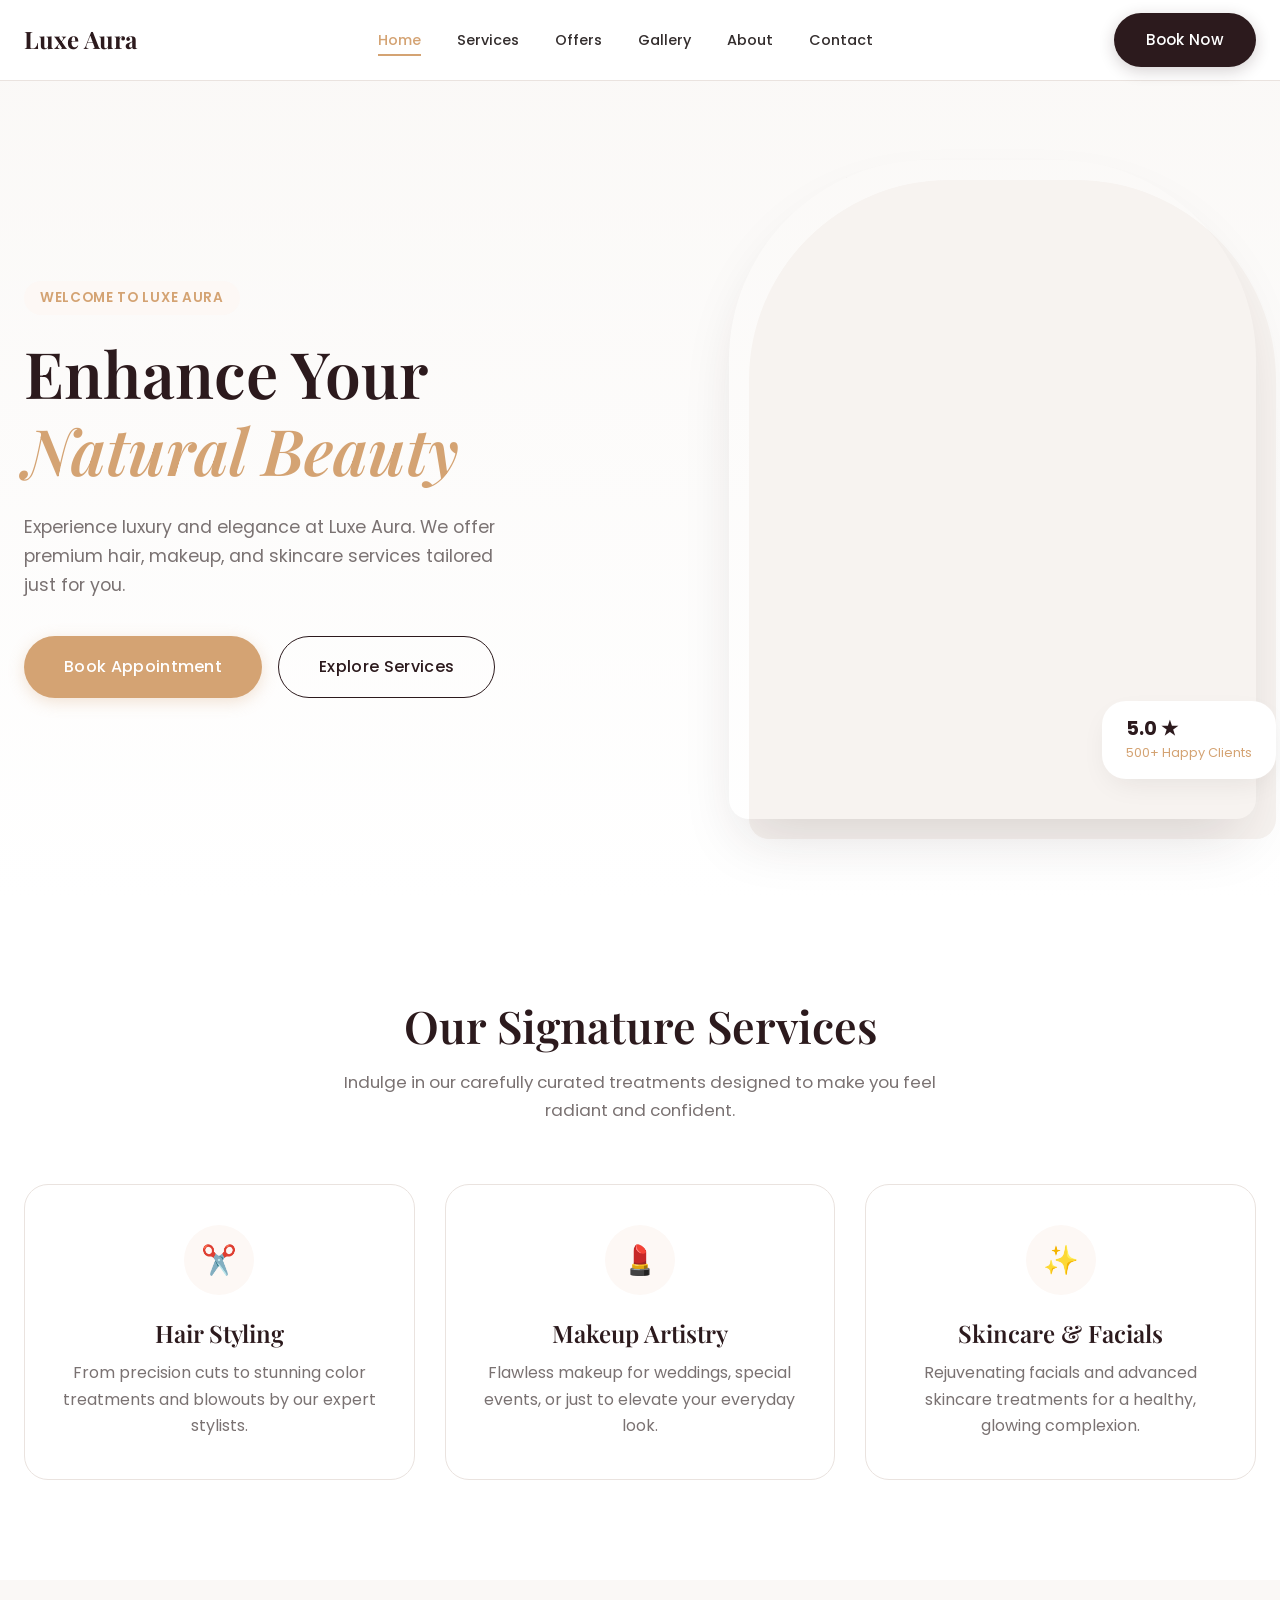
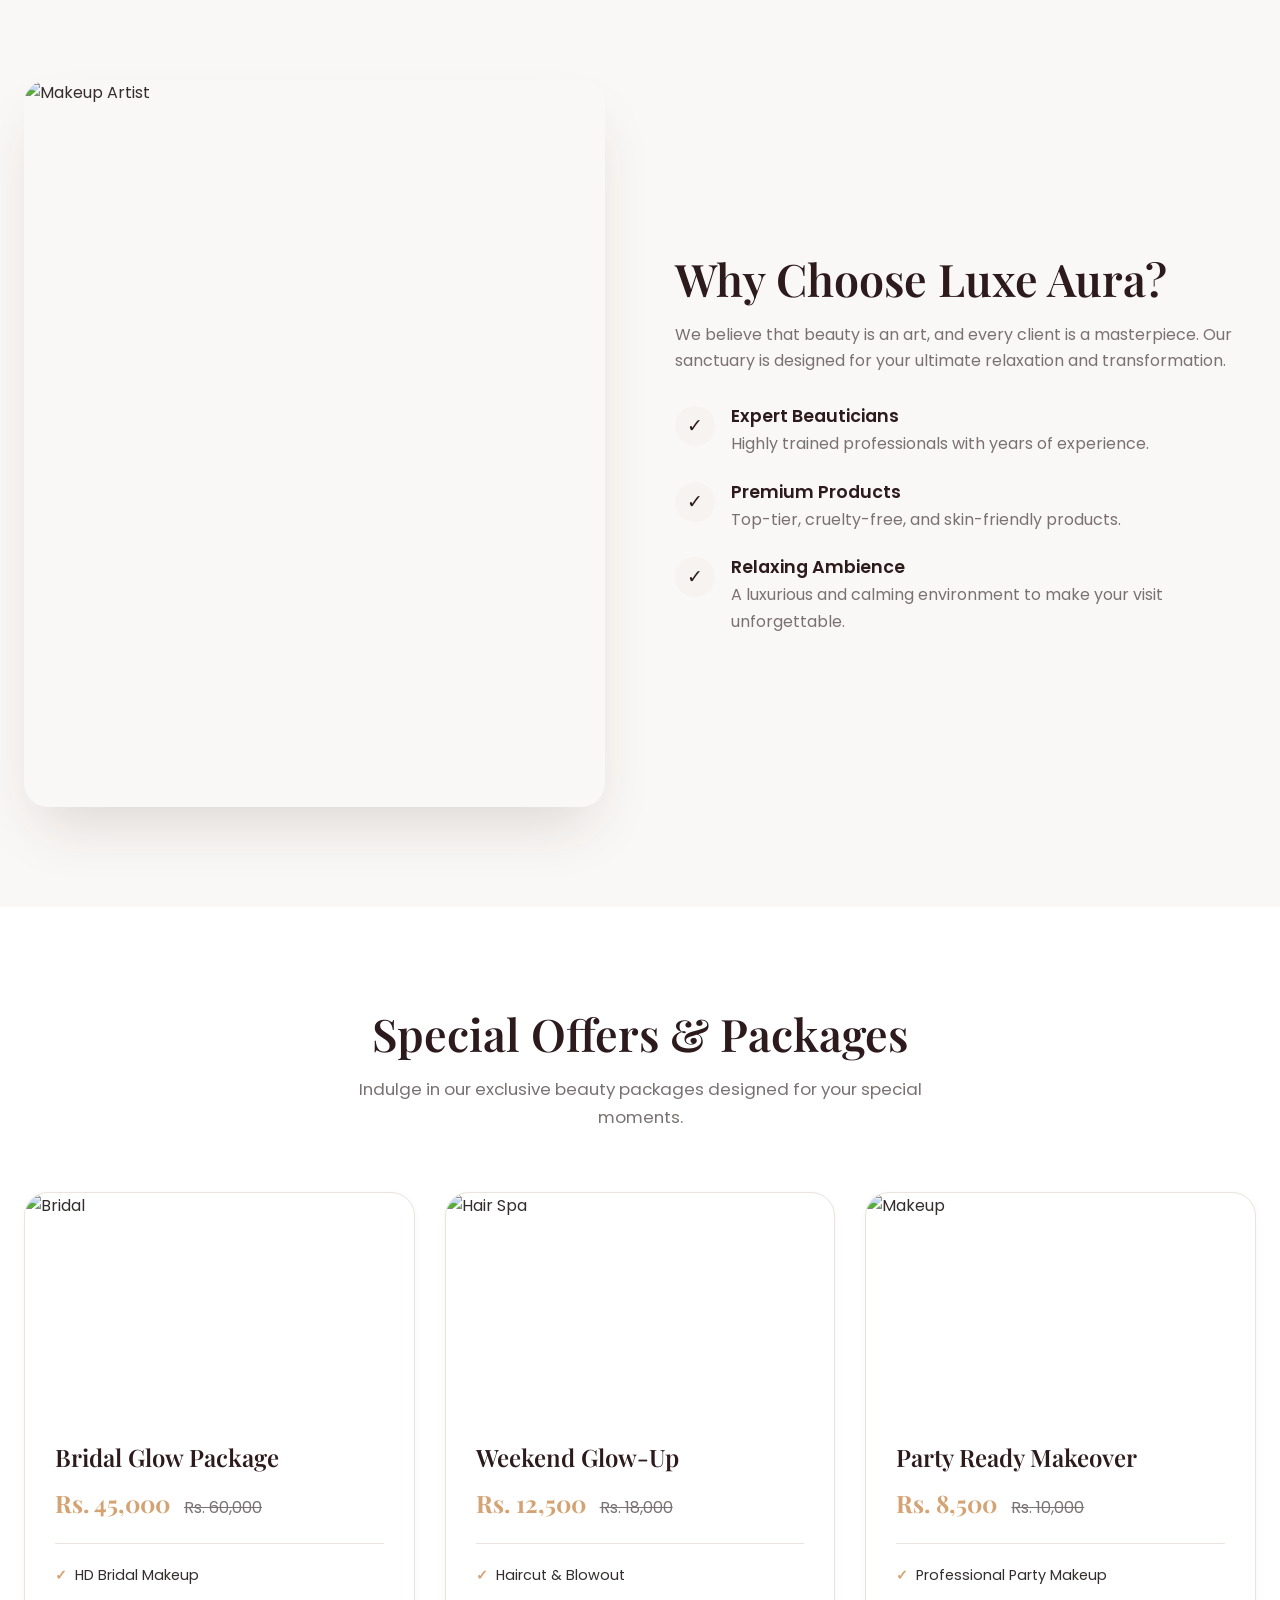
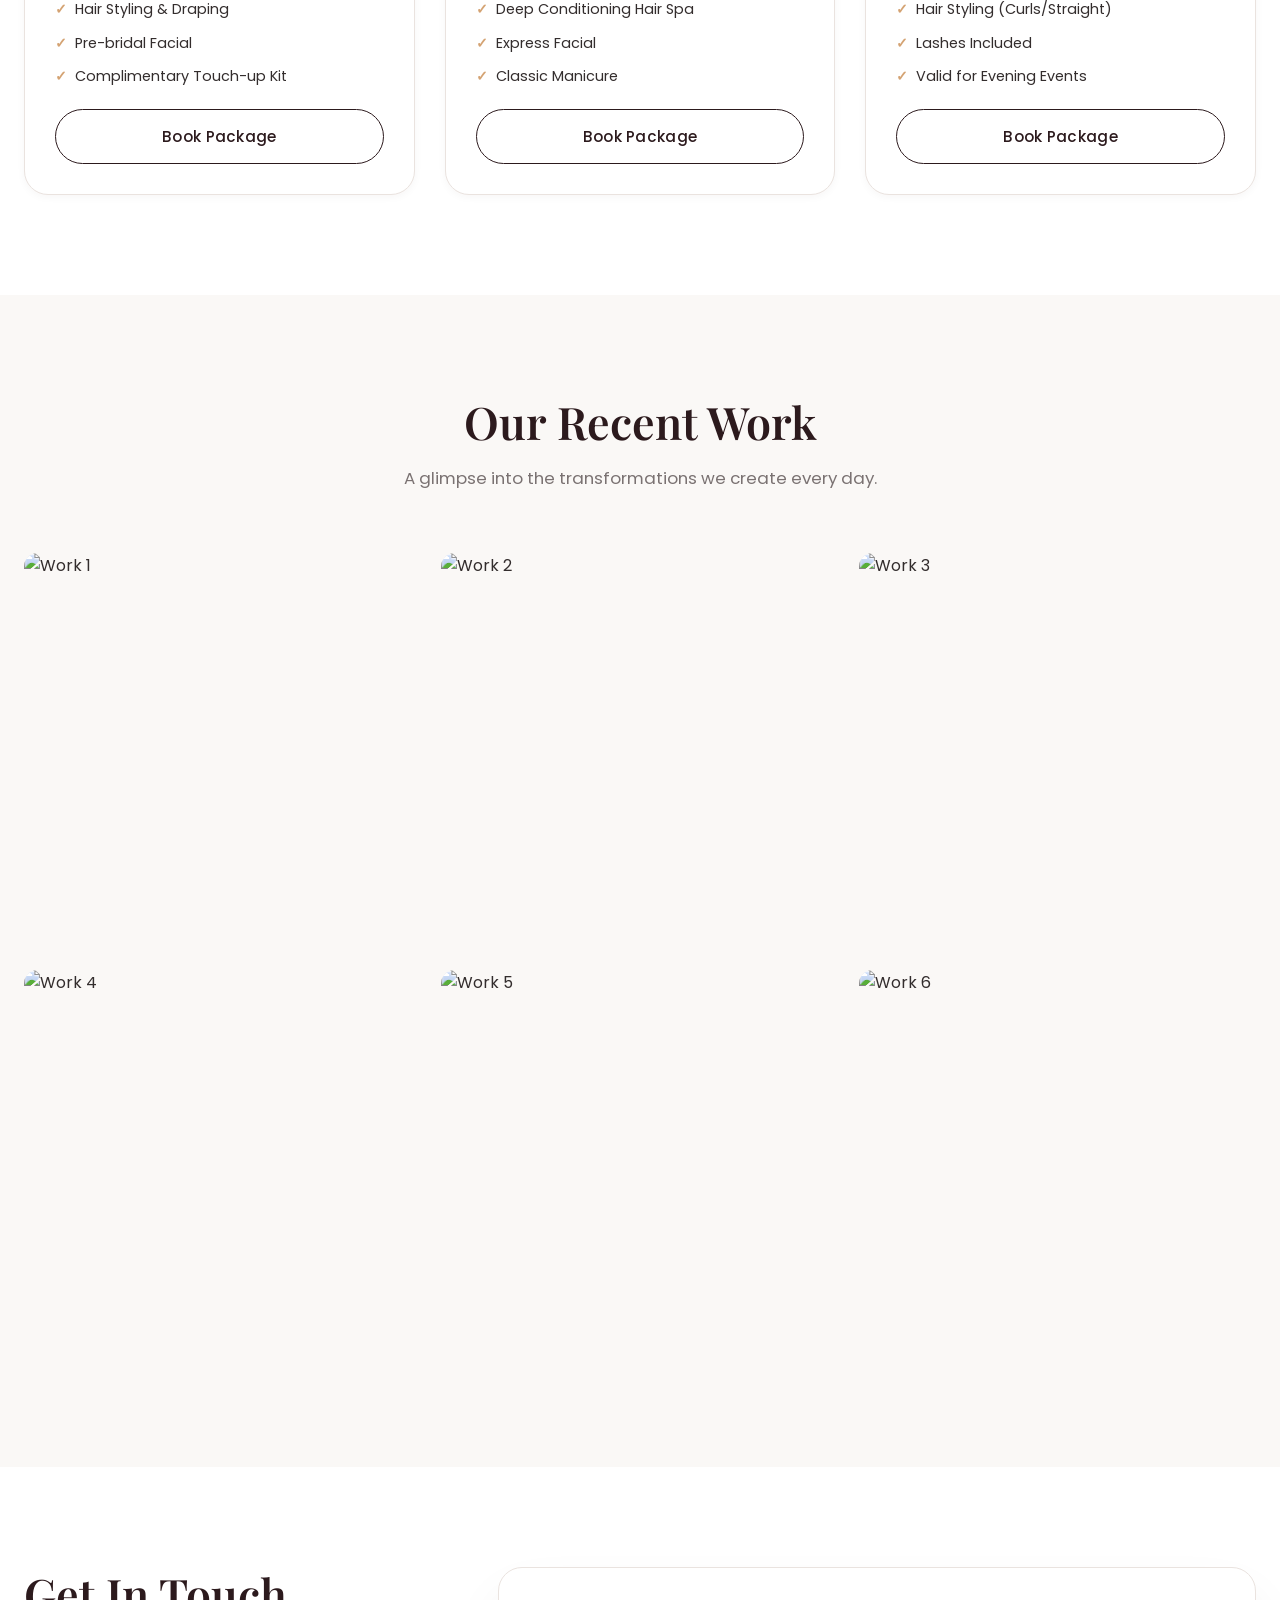
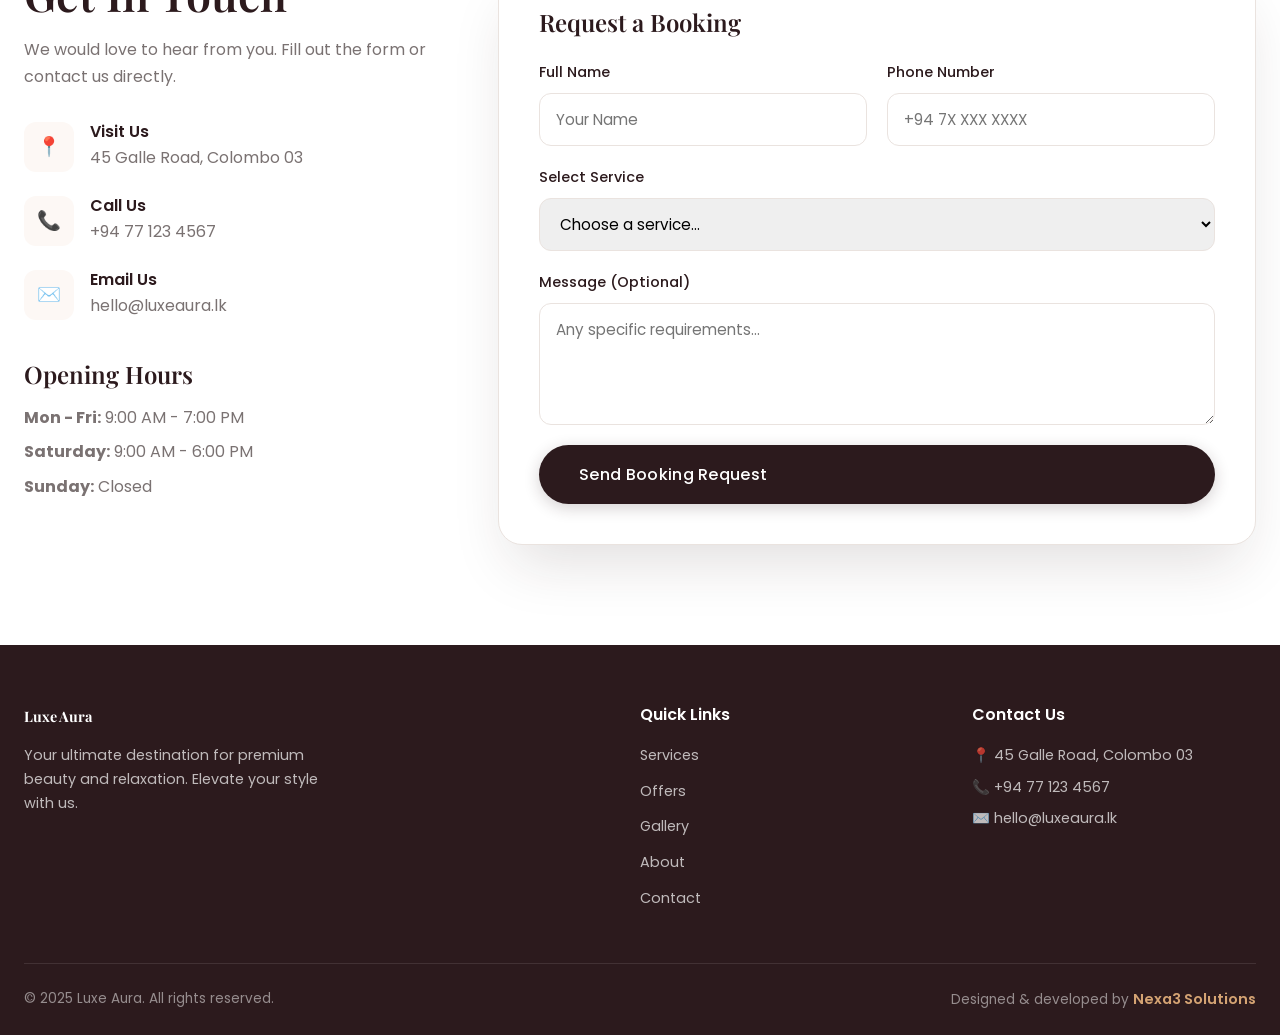
==== index.html @ 39a2065b "Updated premium design with all sections" ====
<!DOCTYPE html>
<html lang="en">
<head>
  <meta charset="UTF-8" />
  <meta name="viewport" content="width=device-width, initial-scale=1.0" />
  <title>Luxe Aura — Premium Beauty Salon</title>
  <link rel="preconnect" href="https://fonts.googleapis.com">
  <link href="https://fonts.googleapis.com/css2?family=Playfair+Display:ital,wght@0,400;0,600;0,700;1,400&family=Poppins:wght@300;400;500;600&display=swap" rel="stylesheet">
  <link rel="stylesheet" href="assets/style.css" />
</head>
<body>

<!-- Header -->
<header class="header">
  <div class="container nav">
    <a href="index.html" class="logo">Luxe Aura</a>
    <ul class="nav-links">
      <li><a href="#home" class="active">Home</a></li>
      <li><a href="#services">Services</a></li>
      <li><a href="#offers">Offers</a></li>
      <li><a href="#gallery">Gallery</a></li>
      <li><a href="#about">About</a></li>
      <li><a href="#contact">Contact</a></li>
    </ul>
    <div class="nav-cta">
      <a href="#contact" class="btn btn-primary">Book Now</a>
      <button class="menu-toggle"><svg width="24" height="24" viewBox="0 0 24 24" fill="none" stroke="currentColor" stroke-width="2"><path d="M4 6h16M4 12h16M4 18h16"/></svg></button>
    </div>
  </div>
</header>

<!-- Hero Section -->
<section id="home" class="hero">
  <div class="container hero-grid">
    <div class="reveal">
      <span class="hero-badge">Welcome to Luxe Aura</span>
      <h1>Enhance Your <br><span>Natural Beauty</span></h1>
      <p class="lead">Experience luxury and elegance at Luxe Aura. We offer premium hair, makeup, and skincare services tailored just for you.</p>
      <div class="hero-actions">
        <a href="#contact" class="btn btn-accent btn-lg">Book Appointment</a>
        <a href="#services" class="btn btn-outline btn-lg">Explore Services</a>
      </div>
    </div>
    <div class="hero-visual reveal">
      <div class="hero-shape"></div>
      <img src="https://images.unsplash.com/photo-1560066984-138dadb4c035?q=80&w=800&auto=format&fit=crop" alt="Salon Interior" class="hero-img-main">
      <div class="hero-badge-float">
        <div>
          <h4>5.0 ★</h4>
          <p>500+ Happy Clients</p>
        </div>
      </div>
    </div>
  </div>
</section>

<!-- Services Section -->
<section id="services" class="section">
  <div class="container">
    <div class="section-head reveal">
      <h2>Our Signature Services</h2>
      <p>Indulge in our carefully curated treatments designed to make you feel radiant and confident.</p>
    </div>
    <div class="grid-3">
      <div class="service-card reveal">
        <div class="service-icon">✂️</div>
        <h3>Hair Styling</h3>
        <p>From precision cuts to stunning color treatments and blowouts by our expert stylists.</p>
      </div>
      <div class="service-card reveal">
        <div class="service-icon">💄</div>
        <h3>Makeup Artistry</h3>
        <p>Flawless makeup for weddings, special events, or just to elevate your everyday look.</p>
      </div>
      <div class="service-card reveal">
        <div class="service-icon">✨</div>
        <h3>Skincare & Facials</h3>
        <p>Rejuvenating facials and advanced skincare treatments for a healthy, glowing complexion.</p>
      </div>
    </div>
  </div>
</section>

<!-- About Section -->
<section id="about" class="section section-alt">
  <div class="container feature-split">
    <div class="feature-img reveal">
      <img src="https://images.unsplash.com/photo-1522337660859-02fbefca4702?q=80&w=800&auto=format&fit=crop" alt="Makeup Artist">
    </div>
    <div class="reveal">
      <h2>Why Choose Luxe Aura?</h2>
      <p style="margin-top:16px;">We believe that beauty is an art, and every client is a masterpiece. Our sanctuary is designed for your ultimate relaxation and transformation.</p>
      <div class="feature-list">
        <div class="feature-item">
          <div class="feature-check">✓</div>
          <div><h4>Expert Beauticians</h4><p>Highly trained professionals with years of experience.</p></div>
        </div>
        <div class="feature-item">
          <div class="feature-check">✓</div>
          <div><h4>Premium Products</h4><p>Top-tier, cruelty-free, and skin-friendly products.</p></div>
        </div>
        <div class="feature-item">
          <div class="feature-check">✓</div>
          <div><h4>Relaxing Ambience</h4><p>A luxurious and calming environment to make your visit unforgettable.</p></div>
        </div>
      </div>
    </div>
  </div>
</section>

<!-- Offers Section -->
<section id="offers" class="section">
  <div class="container">
    <div class="section-head reveal">
      <h2>Special Offers & Packages</h2>
      <p>Indulge in our exclusive beauty packages designed for your special moments.</p>
    </div>
    <div class="grid-3">
      <div class="offer-card reveal">
        <div class="offer-img"><img src="https://images.unsplash.com/photo-1595476108010-b4d1f102b1b1?q=80&w=600&auto=format&fit=crop" alt="Bridal"></div>
        <div class="offer-content">
          <h3>Bridal Glow Package</h3>
          <div class="offer-price">Rs. 45,000 <span>Rs. 60,000</span></div>
          <ul class="offer-features">
            <li>HD Bridal Makeup</li>
            <li>Hair Styling & Draping</li>
            <li>Pre-bridal Facial</li>
            <li>Complimentary Touch-up Kit</li>
          </ul>
          <a href="#contact" class="btn btn-outline" style="width:100%; justify-content:center;">Book Package</a>
        </div>
      </div>
      <div class="offer-card reveal">
        <div class="offer-img"><img src="https://images.unsplash.com/photo-1562322140-8baeececf3df?q=80&w=600&auto=format&fit=crop" alt="Hair Spa"></div>
        <div class="offer-content">
          <h3>Weekend Glow-Up</h3>
          <div class="offer-price">Rs. 12,500 <span>Rs. 18,000</span></div>
          <ul class="offer-features">
            <li>Haircut & Blowout</li>
            <li>Deep Conditioning Hair Spa</li>
            <li>Express Facial</li>
            <li>Classic Manicure</li>
          </ul>
          <a href="#contact" class="btn btn-outline" style="width:100%; justify-content:center;">Book Package</a>
        </div>
      </div>
      <div class="offer-card reveal">
        <div class="offer-img"><img src="https://images.unsplash.com/photo-1512496015851-a90fb38ba796?q=80&w=600&auto=format&fit=crop" alt="Makeup"></div>
        <div class="offer-content">
          <h3>Party Ready Makeover</h3>
          <div class="offer-price">Rs. 8,500 <span>Rs. 10,000</span></div>
          <ul class="offer-features">
            <li>Professional Party Makeup</li>
            <li>Hair Styling (Curls/Straight)</li>
            <li>Lashes Included</li>
            <li>Valid for Evening Events</li>
          </ul>
          <a href="#contact" class="btn btn-outline" style="width:100%; justify-content:center;">Book Package</a>
        </div>
      </div>
    </div>
  </div>
</section>

<!-- Gallery Section -->
<section id="gallery" class="section section-alt">
  <div class="container">
    <div class="section-head reveal">
      <h2>Our Recent Work</h2>
      <p>A glimpse into the transformations we create every day.</p>
    </div>
    <div class="gallery-grid reveal">
      <div class="gallery-item"><img src="https://images.unsplash.com/photo-1487412720507-e7ab37603c6f?q=80&w=600&auto=format&fit=crop" alt="Work 1"></div>
      <div class="gallery-item"><img src="https://images.unsplash.com/photo-1512496015851-a90fb38ba796?q=80&w=600&auto=format&fit=crop" alt="Work 2"></div>
      <div class="gallery-item"><img src="https://images.unsplash.com/photo-1562322140-8baeececf3df?q=80&w=600&auto=format&fit=crop" alt="Work 3"></div>
      <div class="gallery-item"><img src="https://images.unsplash.com/photo-1522337660859-02fbefca4702?q=80&w=600&auto=format&fit=crop" alt="Work 4"></div>
      <div class="gallery-item"><img src="https://images.unsplash.com/photo-1560066984-138dadb4c035?q=80&w=600&auto=format&fit=crop" alt="Work 5"></div>
      <div class="gallery-item"><img src="https://images.unsplash.com/photo-1595476108010-b4d1f102b1b1?q=80&w=600&auto=format&fit=crop" alt="Work 6"></div>
    </div>
  </div>
</section>

<!-- Contact Section -->
<section id="contact" class="section">
  <div class="container contact-wrap">
    <div class="reveal">
      <h2>Get In Touch</h2>
      <p style="margin:16px 0 32px;">We would love to hear from you. Fill out the form or contact us directly.</p>
      <div class="info-card"><div class="info-icon">📍</div><div><h4>Visit Us</h4><p>45 Galle Road, Colombo 03</p></div></div>
      <div class="info-card"><div class="info-icon">📞</div><div><h4>Call Us</h4><p>+94 77 123 4567</p></div></div>
      <div class="info-card"><div class="info-icon">✉️</div><div><h4>Email Us</h4><p>hello@luxeaura.lk</p></div></div>
      <h3 style="margin-top:40px; margin-bottom:16px;">Opening Hours</h3>
      <p style="margin-bottom:8px;"><strong>Mon - Fri:</strong> 9:00 AM - 7:00 PM</p>
      <p style="margin-bottom:8px;"><strong>Saturday:</strong> 9:00 AM - 6:00 PM</p>
      <p><strong>Sunday:</strong> Closed</p>
    </div>
    <form class="contact-form reveal">
      <h3 style="margin-bottom:24px;">Request a Booking</h3>
      <div class="form-grid">
        <div class="form-field"><label>Full Name</label><input type="text" required placeholder="Your Name"></div>
        <div class="form-field"><label>Phone Number</label><input type="tel" required placeholder="+94 7X XXX XXXX"></div>
        <div class="form-field full"><label>Select Service</label><select required><option value="">Choose a service...</option><option>Hair Styling</option><option>Makeup Artistry</option><option>Skincare</option><option>Bridal Package</option></select></div>
        <div class="form-field full"><label>Message (Optional)</label><textarea rows="4" placeholder="Any specific requirements..."></textarea></div>
        <div class="form-field full"><button type="submit" class="btn btn-primary btn-lg" style="width:100%;">Send Booking Request</button></div>
      </div>
    </form>
  </div>
</section>

<!-- Footer -->
<footer class="footer">
  <div class="container">
    <div class="footer-grid">
      <div>
        <a href="#home" class="logo" style="color:#fff; margin-bottom:16px; display:block;">Luxe Aura</a>
        <p style="max-width:300px;">Your ultimate destination for premium beauty and relaxation. Elevate your style with us.</p>
      </div>
      <div>
        <h4>Quick Links</h4>
        <a href="#services">Services</a>
        <a href="#offers">Offers</a>
        <a href="#gallery">Gallery</a>
        <a href="#about">About</a>
        <a href="#contact">Contact</a>
      </div>
      <div>
        <h4>Contact Us</h4>
        <p style="margin-bottom:8px;">📍 45 Galle Road, Colombo 03</p>
        <p style="margin-bottom:8px;">📞 +94 77 123 4567</p>
        <p>✉️ hello@luxeaura.lk</p>
      </div>
    </div>
    <div class="footer-bottom">
      <div>© 2025 Luxe Aura. All rights reserved.</div>
      <div>Designed & developed by <a href="#" target="_blank" rel="noopener">Nexa3 Solutions</a></div>
    </div>
  </div>
</footer>

<script src="assets/script.js"></script>
</body>
</html>
---- assets/style.css ----
/* ========== RESET & TOKENS ========== */
*, *::before, *::after { box-sizing: border-box; margin: 0; padding: 0; }

:root{
  --primary:#2C1A1D;       /* Deep Espresso / Dark Plum */
  --primary-light:#4A2C32; 
  --primary-soft:#F7F3F0;  /* Soft Cream */
  --accent:#D4A373;        /* Rose Gold */
  --accent-hover:#C28B5E;  
  --accent-soft:#FDF8F5;
  --text:#332D2D; 
  --text-muted:#7A7272;
  --bg:#FFFFFF; 
  --bg-alt:#FAF8F6;        
  --border:#EAE3DF;
  --shadow-sm:0 2px 8px rgba(44,26,29,.04);
  --shadow-md:0 10px 30px -10px rgba(44,26,29,.1);
  --shadow-lg:0 30px 60px -15px rgba(44,26,29,.15);
  --r-sm:8px; --r:14px; --r-lg:24px; --r-xl:32px;
  --max:1280px;
  --font-d:'Playfair Display', serif;
  --font-b:'Poppins', sans-serif;
}

html{scroll-behavior:smooth;}
body{font-family:var(--font-b); color:var(--text); background:var(--bg); line-height:1.65; font-size:16px; -webkit-font-smoothing:antialiased; overflow-x:hidden;}
img{max-width:100%; display:block;}
a{color:inherit; text-decoration:none;}
button{font-family:inherit; cursor:pointer; border:none; background:none;}

h1,h2,h3,h4{font-family:var(--font-d); line-height:1.2; font-weight:600; color:var(--primary);}
h1{font-size:clamp(2.8rem,5vw,4.5rem);}
h2{font-size:clamp(2rem,3.5vw,3rem);}
h3{font-size:clamp(1.2rem,2vw,1.5rem);}
p{color:var(--text-muted);}

.container{width:100%; max-width:var(--max); margin:0 auto; padding:0 24px;}
.section{padding:100px 0;}
.section-alt{background:var(--bg-alt);}

/* ========== BUTTONS ========== */
.btn{display:inline-flex; align-items:center; gap:8px; padding:14px 32px; border-radius:100px; font-weight:500; font-size:.95rem; letter-spacing:.02em; transition:all .3s ease; white-space:nowrap; font-family:var(--font-b);}
.btn-primary{background:var(--primary); color:#fff; box-shadow:0 4px 16px rgba(44,26,29,.2);}
.btn-primary:hover{background:var(--primary-light); transform:translateY(-2px); box-shadow:0 8px 24px rgba(44,26,29,.3);}
.btn-accent{background:var(--accent); color:#fff; box-shadow:0 4px 16px rgba(212,163,115,.3);}
.btn-accent:hover{background:var(--accent-hover); transform:translateY(-2px); box-shadow:0 8px 24px rgba(194,139,94,.4);}
.btn-outline{background:transparent; color:var(--primary); border:1.5px solid var(--primary);}
.btn-outline:hover{background:var(--primary-soft);}
.btn-lg{padding:17px 40px; font-size:1rem;}

/* ========== HEADER ========== */
.header{position:fixed; top:0; left:0; right:0; z-index:100; background:rgba(255,255,255,.95); backdrop-filter:blur(10px); border-bottom:1px solid var(--border); transition:all .3s ease;}
.nav{display:flex; align-items:center; justify-content:space-between; height:80px;}
.logo{display:flex; align-items:center; gap:10px; font-family:var(--font-d); font-weight:700; font-size:1.5rem; color:var(--primary);}
.nav-links{display:flex; align-items:center; gap:36px; list-style:none;}
.nav-links a{font-size:.9rem; font-weight:500; color:var(--text); transition:color .2s; position:relative; padding:6px 0;}
.nav-links a:hover, .nav-links a.active{color:var(--accent);}
.nav-links a.active::after{content:''; position:absolute; left:0; right:0; bottom:0; height:1.5px; background:var(--accent);}
.menu-toggle{display:none; width:44px; height:44px; place-items:center;}

@media (max-width:1024px){
  .nav-links{position:fixed; top:80px; left:0; right:0; flex-direction:column; align-items:stretch; gap:0; background:#fff; padding:16px 24px 24px; border-bottom:1px solid var(--border); box-shadow:var(--shadow-md); transform:translateY(-150%); transition:transform .35s ease;}
  .nav-links.open{transform:translateY(0);}
  .nav-links a{padding:14px 0; border-bottom:1px solid var(--border);}
  .nav-links a.active::after{display:none;}
  .menu-toggle{display:grid;}
}

/* ========== HERO ========== */
.hero{padding:160px 0 80px; position:relative; background:linear-gradient(180deg, var(--bg-alt) 0%, #fff 100%);}
.hero-grid{display:grid; grid-template-columns:1.1fr .9fr; gap:60px; align-items:center;}
.hero-badge{display:inline-block; padding:6px 16px; background:var(--accent-soft); color:var(--accent); border-radius:100px; font-size:.85rem; font-weight:600; letter-spacing:.05em; text-transform:uppercase; margin-bottom:20px;}
.hero h1{margin-bottom:24px;}
.hero h1 span{color:var(--accent); font-style:italic;}
.hero p.lead{font-size:1.1rem; max-width:480px; margin-bottom:36px;}
.hero-actions{display:flex; gap:16px; flex-wrap:wrap;}
.hero-visual{position:relative;}
.hero-img-main{width:100%; aspect-ratio: 4/5; object-fit:cover; border-radius:200px 200px 20px 20px; box-shadow:var(--shadow-lg); position:relative; z-index:2;}
.hero-shape{position:absolute; width:100%; height:100%; background:var(--primary-soft); top:20px; left:20px; border-radius:200px 200px 20px 20px; z-index:1;}
.hero-badge-float{position:absolute; bottom:40px; right:-20px; background:#fff; padding:16px 24px; border-radius:var(--r-lg); box-shadow:var(--shadow-md); z-index:3;}
.hero-badge-float h4{font-family:var(--font-b); font-size:1.2rem; font-weight:700; margin-bottom:2px;}
.hero-badge-float p{font-size:.8rem; color:var(--accent);}

@media (max-width:900px){
  .hero-grid{grid-template-columns:1fr; gap:50px; text-align:center;}
  .hero p.lead{margin:0 auto 32px;}
  .hero-actions{justify-content:center;}
  .hero-visual{max-width:400px; margin:0 auto;}
  .hero-badge-float{right:0;}
}

/* ========== SECTION HEAD ========== */
.section-head{text-align:center; max-width:600px; margin:0 auto 60px;}
.section-head h2{margin-bottom:16px;}
.section-head p{font-size:1.05rem;}

/* ========== SERVICES ========== */
.grid-3{display:grid; grid-template-columns:repeat(3,1fr); gap:30px;}
@media (max-width:900px){.grid-3{grid-template-columns:1fr;}}
.service-card{background:#fff; border:1px solid var(--border); border-radius:var(--r-lg); padding:40px 30px; text-align:center; transition:all .3s ease; position:relative; overflow:hidden;}
.service-card:hover{transform:translateY(-8px); box-shadow:var(--shadow-md); border-color:var(--accent);}
.service-icon{width:70px; height:70px; border-radius:50%; background:var(--accent-soft); color:var(--accent); display:grid; place-items:center; margin:0 auto 24px; font-size:1.8rem; transition:all .3s ease;}
.service-card:hover .service-icon{background:var(--accent); color:#fff; transform:scale(1.1);}
.service-card h3{margin-bottom:12px;}

/* ========== ABOUT / FEATURES ========== */
.feature-split{display:grid; grid-template-columns:1fr 1fr; gap:70px; align-items:center;}
@media (max-width:900px){.feature-split{grid-template-columns:1fr;}}
.feature-img{border-radius:var(--r-lg); overflow:hidden; box-shadow:var(--shadow-lg); aspect-ratio:4/5;}
.feature-img img{width:100%; height:100%; object-fit:cover;}
.feature-list{display:flex; flex-direction:column; gap:24px; margin-top:32px;}
.feature-item{display:flex; gap:16px;}
.feature-check{width:40px; height:40px; border-radius:50%; flex-shrink:0; background:var(--primary-soft); color:var(--primary); display:grid; place-items:center; font-size:1.2rem;}
.feature-item h4{font-family:var(--font-b); font-size:1.1rem; font-weight:600; margin-bottom:4px; color:var(--primary);}

/* ========== OFFERS ========== */
.offer-card{background:#fff; border:1px solid var(--border); border-radius:var(--r-lg); overflow:hidden; transition:all .3s ease; box-shadow:var(--shadow-sm);}
.offer-card:hover{transform:translateY(-8px); box-shadow:var(--shadow-lg); border-color:var(--accent);}
.offer-img{height:220px; overflow:hidden;}
.offer-img img{width:100%; height:100%; object-fit:cover; transition:transform .5s ease;}
.offer-card:hover .offer-img img{transform:scale(1.05);}
.offer-content{padding:30px;}
.offer-price{font-size:1.5rem; font-weight:700; color:var(--accent); margin:12px 0; font-family:var(--font-d);}
.offer-price span{font-size:1rem; color:var(--text-muted); text-decoration:line-through; margin-left:8px; font-family:var(--font-b); font-weight:400;}
.offer-features{list-style:none; margin:20px 0; border-top:1px solid var(--border); padding-top:20px;}
.offer-features li{font-size:.9rem; color:var(--text); margin-bottom:10px; display:flex; align-items:center; gap:8px;}
.offer-features li::before{content:'✓'; color:var(--accent); font-weight:bold;}

/* ========== GALLERY ========== */
.gallery-grid{display:grid; grid-template-columns:repeat(3,1fr); gap:20px;}
.gallery-item{border-radius:var(--r); overflow:hidden; position:relative; aspect-ratio:1/1;}
.gallery-item img{width:100%; height:100%; object-fit:cover; transition:transform .5s ease;}
.gallery-item:hover img{transform:scale(1.08);}
@media (max-width:768px){.gallery-grid{grid-template-columns:repeat(2,1fr);}}

/* ========== CONTACT ========== */
.contact-wrap{display:grid; grid-template-columns:1fr 1fr; gap:60px;}
@media (max-width:900px){.contact-wrap{grid-template-columns:1fr;}}
.info-card{display:flex; gap:16px; margin-bottom:24px;}
.info-icon{width:50px; height:50px; border-radius:12px; background:var(--accent-soft); color:var(--accent); display:grid; place-items:center; font-size:1.2rem; flex-shrink:0;}
.info-card h4{font-family:var(--font-b); font-size:1rem; color:var(--primary); margin-bottom:4px;}
.contact-form{background:#fff; padding:40px; border-radius:var(--r-lg); box-shadow:var(--shadow-lg); border:1px solid var(--border);}
.form-grid{display:grid; grid-template-columns:1fr 1fr; gap:20px;}
@media (max-width:600px){.form-grid{grid-template-columns:1fr;}}
.form-field{display:flex; flex-direction:column; gap:8px;}
.form-field.full{grid-column:1/-1;}
.form-field label{font-size:.9rem; font-weight:500; color:var(--primary);}
.form-field input, .form-field select, .form-field textarea{padding:14px 16px; border:1.5px solid var(--border); border-radius:12px; font-family:var(--font-b); font-size:.95rem; outline:none; transition:border-color .2s;}
.form-field input:focus, .form-field select:focus, .form-field textarea:focus{border-color:var(--accent);}

/* ========== FOOTER ========== */
.footer{background:var(--primary); color:#fff; padding:60px 0 0;}
.footer-grid{display:grid; grid-template-columns:2fr 1fr 1fr; gap:48px; padding-bottom:40px;}
@media (max-width:768px){.footer-grid{grid-template-columns:1fr; gap:40px;}}
.footer h4{color:#fff; font-family:var(--font-b); font-size:1rem; font-weight:600; margin-bottom:20px;}
.footer a, .footer p{color:rgba(255,255,255,.7); font-size:.9rem;}
.footer a{display:block; margin-bottom:12px; transition:color .2s;}
.footer a:hover{color:var(--accent);}
.footer-bottom{border-top:1px solid rgba(255,255,255,.1); padding:24px 0; display:flex; justify-content:space-between; align-items:center; flex-wrap:wrap; gap:12px; font-size:.85rem; color:rgba(255,255,255,.5);}
.footer-bottom a{display:inline; color:var(--accent); font-weight:600; margin:0;}

/* Animation */
.reveal{opacity:0; transform:translateY(30px); transition:opacity .8s ease, transform .8s ease;}
.reveal.in{opacity:1; transform:translateY(0);}
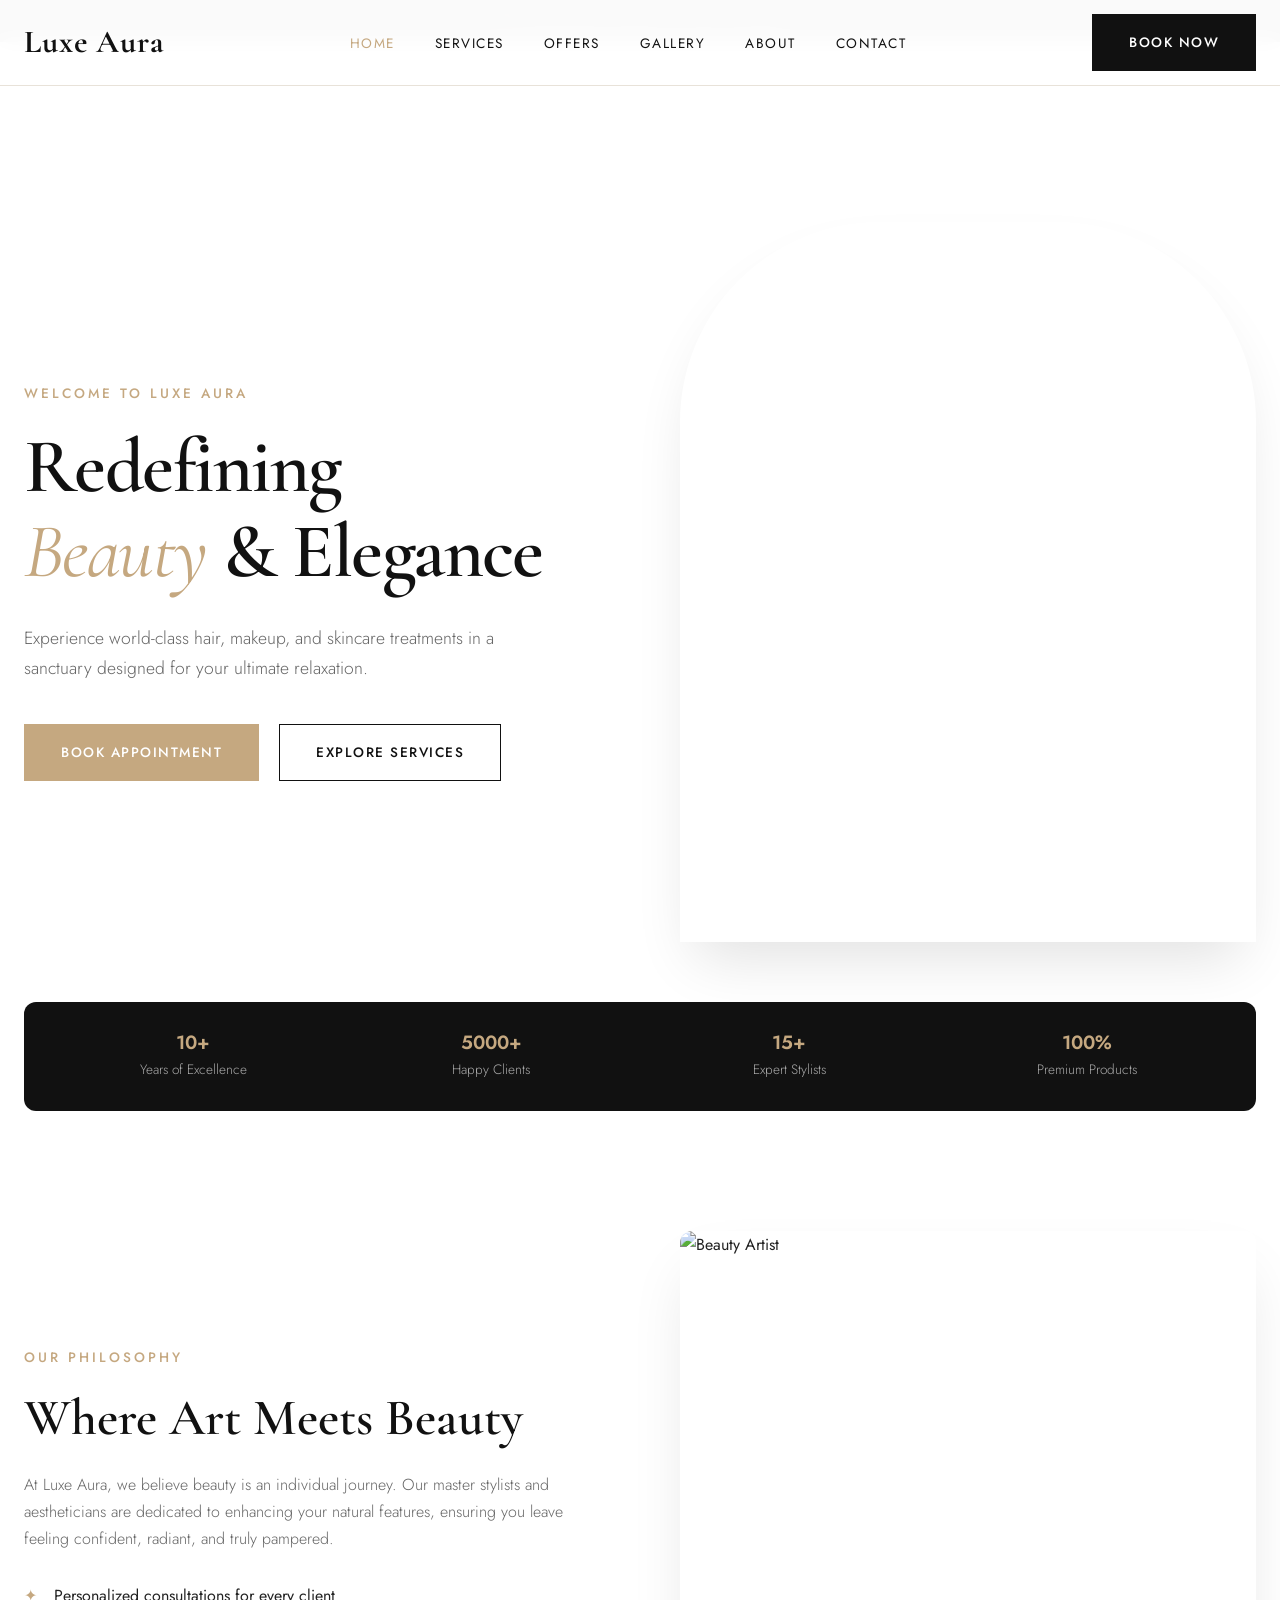
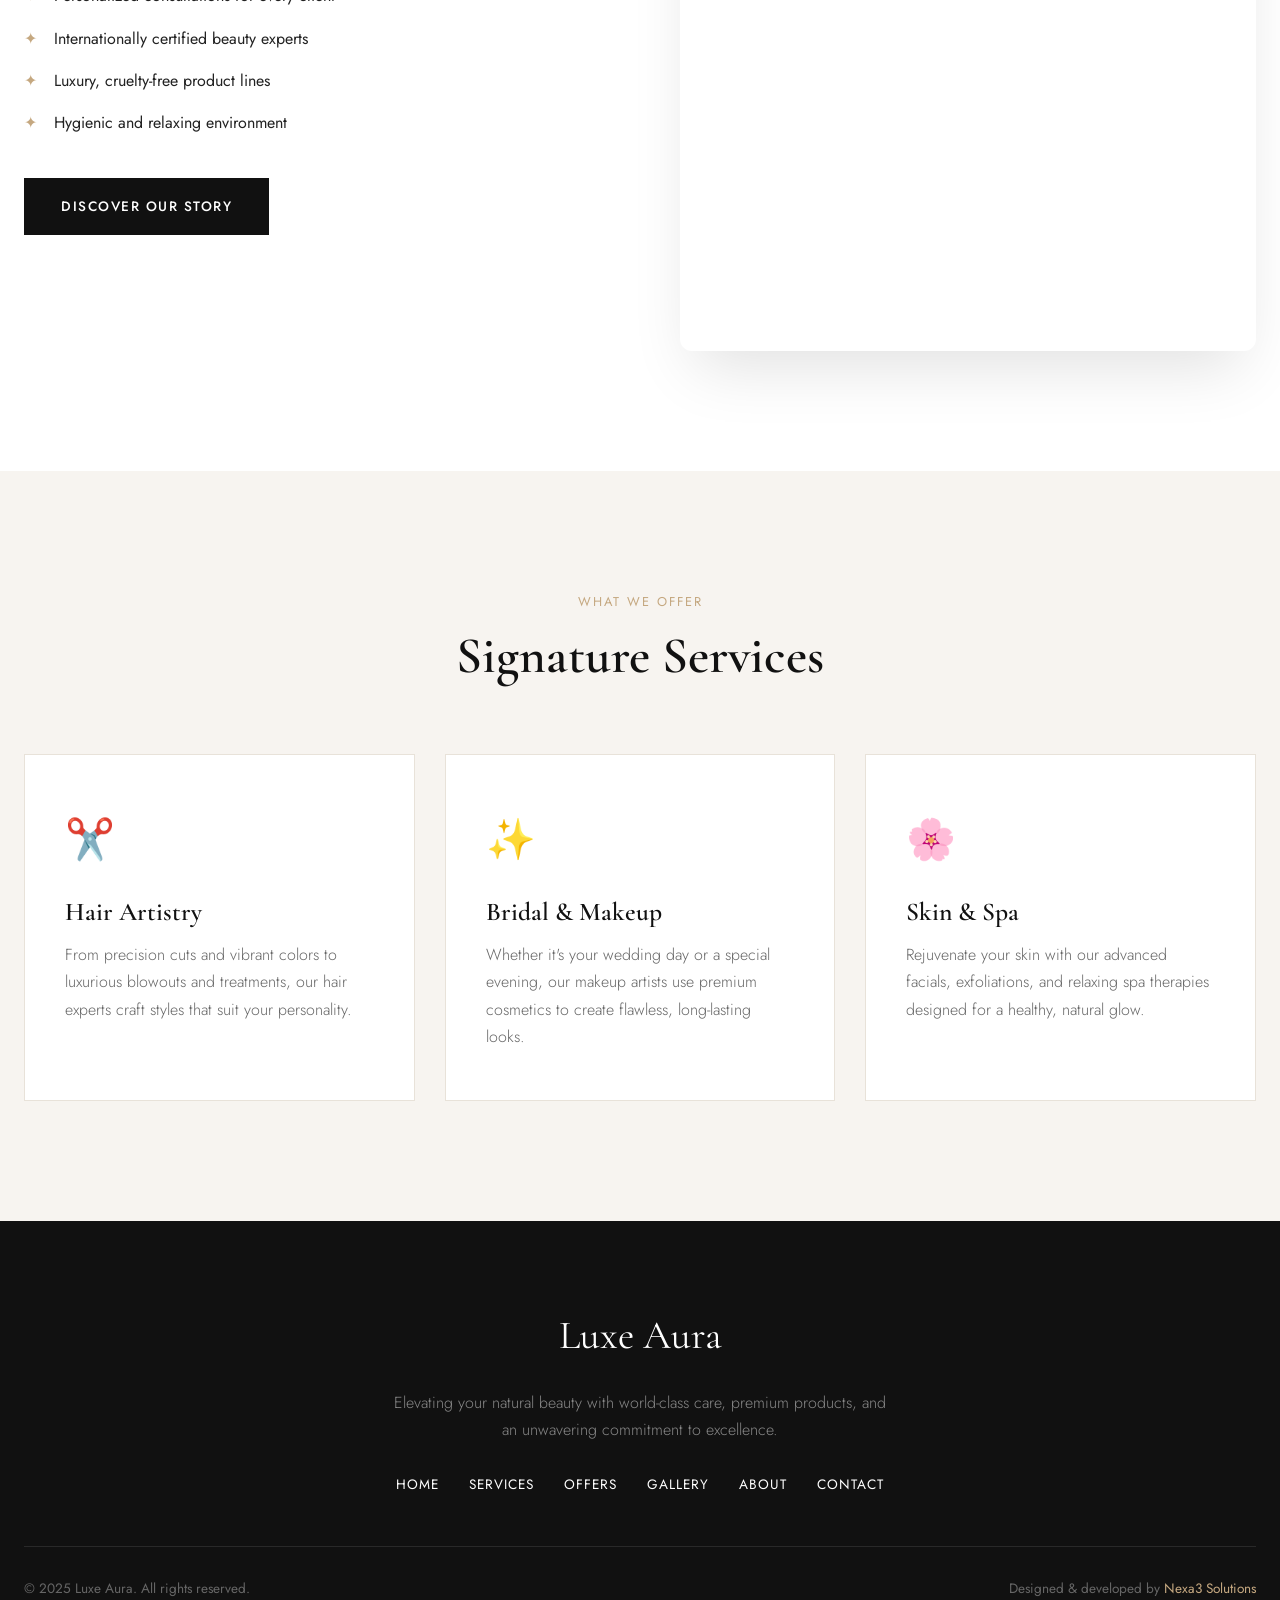
==== commit 2f9c572d: "Full premium site with all pages" ====
--- a/index.html
+++ b/index.html
@@ -1,242 +1,118 @@
 <!DOCTYPE html>
 <html lang="en">
 <head>
-  <meta charset="UTF-8" />
-  <meta name="viewport" content="width=device-width, initial-scale=1.0" />
-  <title>Luxe Aura — Premium Beauty Salon</title>
+  <meta charset="UTF-8" /><meta name="viewport" content="width=device-width, initial-scale=1.0" />
+  <title>Luxe Aura | Premium Beauty & Wellness</title>
   <link rel="preconnect" href="https://fonts.googleapis.com">
-  <link href="https://fonts.googleapis.com/css2?family=Playfair+Display:ital,wght@0,400;0,600;0,700;1,400&family=Poppins:wght@300;400;500;600&display=swap" rel="stylesheet">
+  <link href="https://fonts.googleapis.com/css2?family=Cormorant+Garamond:ital,wght@0,400;0,600;0,700;1,400&family=Jost:wght@300;400;500;600&display=swap" rel="stylesheet">
   <link rel="stylesheet" href="assets/style.css" />
 </head>
 <body>
 
-<!-- Header -->
+<div class="topbar"><div class="container"><span>📍 45 Galle Road, Colombo | 📞 +94 77 123 4567</span></div></div>
+
 <header class="header">
   <div class="container nav">
     <a href="index.html" class="logo">Luxe Aura</a>
     <ul class="nav-links">
-      <li><a href="#home" class="active">Home</a></li>
-      <li><a href="#services">Services</a></li>
-      <li><a href="#offers">Offers</a></li>
-      <li><a href="#gallery">Gallery</a></li>
-      <li><a href="#about">About</a></li>
-      <li><a href="#contact">Contact</a></li>
+      <li><a href="index.html" class="active">Home</a></li>
+      <li><a href="services.html">Services</a></li>
+      <li><a href="offers.html">Offers</a></li>
+      <li><a href="gallery.html">Gallery</a></li>
+      <li><a href="about.html">About</a></li>
+      <li><a href="contact.html">Contact</a></li>
     </ul>
-    <div class="nav-cta">
-      <a href="#contact" class="btn btn-primary">Book Now</a>
-      <button class="menu-toggle"><svg width="24" height="24" viewBox="0 0 24 24" fill="none" stroke="currentColor" stroke-width="2"><path d="M4 6h16M4 12h16M4 18h16"/></svg></button>
-    </div>
+    <a href="contact.html" class="btn btn-primary btn-nav">Book Now</a>
+    <button class="menu-toggle">☰</button>
   </div>
 </header>
 
-<!-- Hero Section -->
-<section id="home" class="hero">
+<section class="hero">
   <div class="container hero-grid">
     <div class="reveal">
-      <span class="hero-badge">Welcome to Luxe Aura</span>
-      <h1>Enhance Your <br><span>Natural Beauty</span></h1>
-      <p class="lead">Experience luxury and elegance at Luxe Aura. We offer premium hair, makeup, and skincare services tailored just for you.</p>
+      <span class="hero-subtitle">Welcome to Luxe Aura</span>
+      <h1>Redefining <br><span>Beauty</span> & Elegance</h1>
+      <p class="lead">Experience world-class hair, makeup, and skincare treatments in a sanctuary designed for your ultimate relaxation.</p>
       <div class="hero-actions">
-        <a href="#contact" class="btn btn-accent btn-lg">Book Appointment</a>
-        <a href="#services" class="btn btn-outline btn-lg">Explore Services</a>
+        <a href="contact.html" class="btn btn-accent">Book Appointment</a>
+        <a href="services.html" class="btn btn-outline">Explore Services</a>
       </div>
     </div>
-    <div class="hero-visual reveal">
-      <div class="hero-shape"></div>
-      <img src="https://images.unsplash.com/photo-1560066984-138dadb4c035?q=80&w=800&auto=format&fit=crop" alt="Salon Interior" class="hero-img-main">
-      <div class="hero-badge-float">
-        <div>
-          <h4>5.0 ★</h4>
-          <p>500+ Happy Clients</p>
-        </div>
+    <div class="hero-img reveal">
+      <img src="https://images.unsplash.com/photo-1560066984-138dadb4c035?q=80&w=800&auto=format&fit=crop" alt="Luxury Salon">
+    </div>
+  </div>
+</section>
+
+<div class="container">
+  <div class="trust-bar reveal">
+    <div class="trust-item"><h4>10+</h4><p>Years of Excellence</p></div>
+    <div class="trust-item"><h4>5000+</h4><p>Happy Clients</p></div>
+    <div class="trust-item"><h4>15+</h4><p>Expert Stylists</p></div>
+    <div class="trust-item"><h4>100%</h4><p>Premium Products</p></div>
+  </div>
+</div>
+
+<section class="section">
+  <div class="container about-split">
+    <div class="about-text reveal">
+      <span class="hero-subtitle">Our Philosophy</span>
+      <h2>Where Art Meets Beauty</h2>
+      <p>At Luxe Aura, we believe beauty is an individual journey. Our master stylists and aestheticians are dedicated to enhancing your natural features, ensuring you leave feeling confident, radiant, and truly pampered.</p>
+      <ul class="about-list">
+        <li>Personalized consultations for every client</li>
+        <li>Internationally certified beauty experts</li>
+        <li>Luxury, cruelty-free product lines</li>
+        <li>Hygienic and relaxing environment</li>
+      </ul>
+      <br>
+      <a href="about.html" class="btn btn-primary">Discover Our Story</a>
+    </div>
+    <div class="hero-img reveal" style="border-radius:12px;">
+      <img src="https://images.unsplash.com/photo-1522337660859-02fbefca4702?q=80&w=800&auto=format&fit=crop" alt="Beauty Artist">
+    </div>
+  </div>
+</section>
+
+<section class="section section-alt">
+  <div class="container">
+    <div class="section-head reveal">
+      <span>What We Offer</span>
+      <h2>Signature Services</h2>
+    </div>
+    <div class="grid-3">
+      <div class="service-card reveal">
+        <div class="service-icon">✂️</div>
+        <h3>Hair Artistry</h3>
+        <p>From precision cuts and vibrant colors to luxurious blowouts and treatments, our hair experts craft styles that suit your personality.</p>
+      </div>
+      <div class="service-card reveal">
+        <div class="service-icon">✨</div>
+        <h3>Bridal & Makeup</h3>
+        <p>Whether it's your wedding day or a special evening, our makeup artists use premium cosmetics to create flawless, long-lasting looks.</p>
+      </div>
+      <div class="service-card reveal">
+        <div class="service-icon">🌸</div>
+        <h3>Skin & Spa</h3>
+        <p>Rejuvenate your skin with our advanced facials, exfoliations, and relaxing spa therapies designed for a healthy, natural glow.</p>
       </div>
     </div>
   </div>
 </section>
 
-<!-- Services Section -->
-<section id="services" class="section">
-  <div class="container">
-    <div class="section-head reveal">
-      <h2>Our Signature Services</h2>
-      <p>Indulge in our carefully curated treatments designed to make you feel radiant and confident.</p>
-    </div>
-    <div class="grid-3">
-      <div class="service-card reveal">
-        <div class="service-icon">✂️</div>
-        <h3>Hair Styling</h3>
-        <p>From precision cuts to stunning color treatments and blowouts by our expert stylists.</p>
-      </div>
-      <div class="service-card reveal">
-        <div class="service-icon">💄</div>
-        <h3>Makeup Artistry</h3>
-        <p>Flawless makeup for weddings, special events, or just to elevate your everyday look.</p>
-      </div>
-      <div class="service-card reveal">
-        <div class="service-icon">✨</div>
-        <h3>Skincare & Facials</h3>
-        <p>Rejuvenating facials and advanced skincare treatments for a healthy, glowing complexion.</p>
-      </div>
-    </div>
-  </div>
-</section>
-
-<!-- About Section -->
-<section id="about" class="section section-alt">
-  <div class="container feature-split">
-    <div class="feature-img reveal">
-      <img src="https://images.unsplash.com/photo-1522337660859-02fbefca4702?q=80&w=800&auto=format&fit=crop" alt="Makeup Artist">
-    </div>
-    <div class="reveal">
-      <h2>Why Choose Luxe Aura?</h2>
-      <p style="margin-top:16px;">We believe that beauty is an art, and every client is a masterpiece. Our sanctuary is designed for your ultimate relaxation and transformation.</p>
-      <div class="feature-list">
-        <div class="feature-item">
-          <div class="feature-check">✓</div>
-          <div><h4>Expert Beauticians</h4><p>Highly trained professionals with years of experience.</p></div>
-        </div>
-        <div class="feature-item">
-          <div class="feature-check">✓</div>
-          <div><h4>Premium Products</h4><p>Top-tier, cruelty-free, and skin-friendly products.</p></div>
-        </div>
-        <div class="feature-item">
-          <div class="feature-check">✓</div>
-          <div><h4>Relaxing Ambience</h4><p>A luxurious and calming environment to make your visit unforgettable.</p></div>
-        </div>
-      </div>
-    </div>
-  </div>
-</section>
-
-<!-- Offers Section -->
-<section id="offers" class="section">
-  <div class="container">
-    <div class="section-head reveal">
-      <h2>Special Offers & Packages</h2>
-      <p>Indulge in our exclusive beauty packages designed for your special moments.</p>
-    </div>
-    <div class="grid-3">
-      <div class="offer-card reveal">
-        <div class="offer-img"><img src="https://images.unsplash.com/photo-1595476108010-b4d1f102b1b1?q=80&w=600&auto=format&fit=crop" alt="Bridal"></div>
-        <div class="offer-content">
-          <h3>Bridal Glow Package</h3>
-          <div class="offer-price">Rs. 45,000 <span>Rs. 60,000</span></div>
-          <ul class="offer-features">
-            <li>HD Bridal Makeup</li>
-            <li>Hair Styling & Draping</li>
-            <li>Pre-bridal Facial</li>
-            <li>Complimentary Touch-up Kit</li>
-          </ul>
-          <a href="#contact" class="btn btn-outline" style="width:100%; justify-content:center;">Book Package</a>
-        </div>
-      </div>
-      <div class="offer-card reveal">
-        <div class="offer-img"><img src="https://images.unsplash.com/photo-1562322140-8baeececf3df?q=80&w=600&auto=format&fit=crop" alt="Hair Spa"></div>
-        <div class="offer-content">
-          <h3>Weekend Glow-Up</h3>
-          <div class="offer-price">Rs. 12,500 <span>Rs. 18,000</span></div>
-          <ul class="offer-features">
-            <li>Haircut & Blowout</li>
-            <li>Deep Conditioning Hair Spa</li>
-            <li>Express Facial</li>
-            <li>Classic Manicure</li>
-          </ul>
-          <a href="#contact" class="btn btn-outline" style="width:100%; justify-content:center;">Book Package</a>
-        </div>
-      </div>
-      <div class="offer-card reveal">
-        <div class="offer-img"><img src="https://images.unsplash.com/photo-1512496015851-a90fb38ba796?q=80&w=600&auto=format&fit=crop" alt="Makeup"></div>
-        <div class="offer-content">
-          <h3>Party Ready Makeover</h3>
-          <div class="offer-price">Rs. 8,500 <span>Rs. 10,000</span></div>
-          <ul class="offer-features">
-            <li>Professional Party Makeup</li>
-            <li>Hair Styling (Curls/Straight)</li>
-            <li>Lashes Included</li>
-            <li>Valid for Evening Events</li>
-          </ul>
-          <a href="#contact" class="btn btn-outline" style="width:100%; justify-content:center;">Book Package</a>
-        </div>
-      </div>
-    </div>
-  </div>
-</section>
-
-<!-- Gallery Section -->
-<section id="gallery" class="section section-alt">
-  <div class="container">
-    <div class="section-head reveal">
-      <h2>Our Recent Work</h2>
-      <p>A glimpse into the transformations we create every day.</p>
-    </div>
-    <div class="gallery-grid reveal">
-      <div class="gallery-item"><img src="https://images.unsplash.com/photo-1487412720507-e7ab37603c6f?q=80&w=600&auto=format&fit=crop" alt="Work 1"></div>
-      <div class="gallery-item"><img src="https://images.unsplash.com/photo-1512496015851-a90fb38ba796?q=80&w=600&auto=format&fit=crop" alt="Work 2"></div>
-      <div class="gallery-item"><img src="https://images.unsplash.com/photo-1562322140-8baeececf3df?q=80&w=600&auto=format&fit=crop" alt="Work 3"></div>
-      <div class="gallery-item"><img src="https://images.unsplash.com/photo-1522337660859-02fbefca4702?q=80&w=600&auto=format&fit=crop" alt="Work 4"></div>
-      <div class="gallery-item"><img src="https://images.unsplash.com/photo-1560066984-138dadb4c035?q=80&w=600&auto=format&fit=crop" alt="Work 5"></div>
-      <div class="gallery-item"><img src="https://images.unsplash.com/photo-1595476108010-b4d1f102b1b1?q=80&w=600&auto=format&fit=crop" alt="Work 6"></div>
-    </div>
-  </div>
-</section>
-
-<!-- Contact Section -->
-<section id="contact" class="section">
-  <div class="container contact-wrap">
-    <div class="reveal">
-      <h2>Get In Touch</h2>
-      <p style="margin:16px 0 32px;">We would love to hear from you. Fill out the form or contact us directly.</p>
-      <div class="info-card"><div class="info-icon">📍</div><div><h4>Visit Us</h4><p>45 Galle Road, Colombo 03</p></div></div>
-      <div class="info-card"><div class="info-icon">📞</div><div><h4>Call Us</h4><p>+94 77 123 4567</p></div></div>
-      <div class="info-card"><div class="info-icon">✉️</div><div><h4>Email Us</h4><p>hello@luxeaura.lk</p></div></div>
-      <h3 style="margin-top:40px; margin-bottom:16px;">Opening Hours</h3>
-      <p style="margin-bottom:8px;"><strong>Mon - Fri:</strong> 9:00 AM - 7:00 PM</p>
-      <p style="margin-bottom:8px;"><strong>Saturday:</strong> 9:00 AM - 6:00 PM</p>
-      <p><strong>Sunday:</strong> Closed</p>
-    </div>
-    <form class="contact-form reveal">
-      <h3 style="margin-bottom:24px;">Request a Booking</h3>
-      <div class="form-grid">
-        <div class="form-field"><label>Full Name</label><input type="text" required placeholder="Your Name"></div>
-        <div class="form-field"><label>Phone Number</label><input type="tel" required placeholder="+94 7X XXX XXXX"></div>
-        <div class="form-field full"><label>Select Service</label><select required><option value="">Choose a service...</option><option>Hair Styling</option><option>Makeup Artistry</option><option>Skincare</option><option>Bridal Package</option></select></div>
-        <div class="form-field full"><label>Message (Optional)</label><textarea rows="4" placeholder="Any specific requirements..."></textarea></div>
-        <div class="form-field full"><button type="submit" class="btn btn-primary btn-lg" style="width:100%;">Send Booking Request</button></div>
-      </div>
-    </form>
-  </div>
-</section>
-
-<!-- Footer -->
 <footer class="footer">
   <div class="container">
-    <div class="footer-grid">
-      <div>
-        <a href="#home" class="logo" style="color:#fff; margin-bottom:16px; display:block;">Luxe Aura</a>
-        <p style="max-width:300px;">Your ultimate destination for premium beauty and relaxation. Elevate your style with us.</p>
-      </div>
-      <div>
-        <h4>Quick Links</h4>
-        <a href="#services">Services</a>
-        <a href="#offers">Offers</a>
-        <a href="#gallery">Gallery</a>
-        <a href="#about">About</a>
-        <a href="#contact">Contact</a>
-      </div>
-      <div>
-        <h4>Contact Us</h4>
-        <p style="margin-bottom:8px;">📍 45 Galle Road, Colombo 03</p>
-        <p style="margin-bottom:8px;">📞 +94 77 123 4567</p>
-        <p>✉️ hello@luxeaura.lk</p>
-      </div>
+    <a href="index.html" class="footer-logo">Luxe Aura</a>
+    <p>Elevating your natural beauty with world-class care, premium products, and an unwavering commitment to excellence.</p>
+    <div class="footer-links">
+      <a href="index.html">Home</a><a href="services.html">Services</a><a href="offers.html">Offers</a><a href="gallery.html">Gallery</a><a href="about.html">About</a><a href="contact.html">Contact</a>
     </div>
     <div class="footer-bottom">
       <div>© 2025 Luxe Aura. All rights reserved.</div>
-      <div>Designed & developed by <a href="#" target="_blank" rel="noopener">Nexa3 Solutions</a></div>
+      <div>Designed & developed by <a href="#">Nexa3 Solutions</a></div>
     </div>
   </div>
 </footer>
-
 <script src="assets/script.js"></script>
 </body>
 </html>
--- a/assets/style.css
+++ b/assets/style.css
@@ -2,163 +2,173 @@
 *, *::before, *::after { box-sizing: border-box; margin: 0; padding: 0; }
 
 :root{
-  --primary:#2C1A1D;       /* Deep Espresso / Dark Plum */
-  --primary-light:#4A2C32; 
-  --primary-soft:#F7F3F0;  /* Soft Cream */
-  --accent:#D4A373;        /* Rose Gold */
-  --accent-hover:#C28B5E;  
-  --accent-soft:#FDF8F5;
-  --text:#332D2D; 
-  --text-muted:#7A7272;
+  --primary:#111111;       
+  --primary-light:#2A2A2A; 
+  --accent:#C5A880;        
+  --accent-hover:#B39670;  
   --bg:#FFFFFF; 
-  --bg-alt:#FAF8F6;        
-  --border:#EAE3DF;
-  --shadow-sm:0 2px 8px rgba(44,26,29,.04);
-  --shadow-md:0 10px 30px -10px rgba(44,26,29,.1);
-  --shadow-lg:0 30px 60px -15px rgba(44,26,29,.15);
-  --r-sm:8px; --r:14px; --r-lg:24px; --r-xl:32px;
-  --max:1280px;
-  --font-d:'Playfair Display', serif;
-  --font-b:'Poppins', sans-serif;
+  --bg-alt:#F7F4F0;        
+  --text:#222222; 
+  --text-muted:#666666;
+  --border:#E8E2D9;
+  --shadow-sm:0 4px 12px rgba(0,0,0,.03);
+  --shadow-md:0 12px 30px -10px rgba(0,0,0,.08);
+  --shadow-lg:0 30px 60px -15px rgba(0,0,0,.12);
+  --max:1300px;
+  --font-d:'Cormorant Garamond', serif;
+  --font-b:'Jost', sans-serif;
 }
 
 html{scroll-behavior:smooth;}
-body{font-family:var(--font-b); color:var(--text); background:var(--bg); line-height:1.65; font-size:16px; -webkit-font-smoothing:antialiased; overflow-x:hidden;}
+body{font-family:var(--font-b); color:var(--text); background:var(--bg); line-height:1.7; font-size:16px; overflow-x:hidden;}
 img{max-width:100%; display:block;}
 a{color:inherit; text-decoration:none;}
 button{font-family:inherit; cursor:pointer; border:none; background:none;}
 
-h1,h2,h3,h4{font-family:var(--font-d); line-height:1.2; font-weight:600; color:var(--primary);}
-h1{font-size:clamp(2.8rem,5vw,4.5rem);}
-h2{font-size:clamp(2rem,3.5vw,3rem);}
-h3{font-size:clamp(1.2rem,2vw,1.5rem);}
-p{color:var(--text-muted);}
+h1,h2,h3,h4{font-family:var(--font-d); line-height:1.1; font-weight:600; color:var(--primary);}
+h1{font-size:clamp(3rem,6vw,5.5rem); letter-spacing:-0.02em;}
+h2{font-size:clamp(2.5rem,4vw,3.8rem);}
+h3{font-size:clamp(1.4rem,2vw,1.8rem);}
+p{color:var(--text-muted); font-weight:300;}
 
 .container{width:100%; max-width:var(--max); margin:0 auto; padding:0 24px;}
-.section{padding:100px 0;}
+.section{padding:120px 0;}
 .section-alt{background:var(--bg-alt);}
 
-/* ========== BUTTONS ========== */
-.btn{display:inline-flex; align-items:center; gap:8px; padding:14px 32px; border-radius:100px; font-weight:500; font-size:.95rem; letter-spacing:.02em; transition:all .3s ease; white-space:nowrap; font-family:var(--font-b);}
-.btn-primary{background:var(--primary); color:#fff; box-shadow:0 4px 16px rgba(44,26,29,.2);}
-.btn-primary:hover{background:var(--primary-light); transform:translateY(-2px); box-shadow:0 8px 24px rgba(44,26,29,.3);}
-.btn-accent{background:var(--accent); color:#fff; box-shadow:0 4px 16px rgba(212,163,115,.3);}
-.btn-accent:hover{background:var(--accent-hover); transform:translateY(-2px); box-shadow:0 8px 24px rgba(194,139,94,.4);}
-.btn-outline{background:transparent; color:var(--primary); border:1.5px solid var(--primary);}
-.btn-outline:hover{background:var(--primary-soft);}
-.btn-lg{padding:17px 40px; font-size:1rem;}
+/* ========== TOP BAR ========== */
+.topbar{background:var(--primary); color:#fff; font-size:.8rem; padding:10px 0; text-align:center; font-weight:300;}
+.topbar a{color:var(--accent); margin:0 10px;}
 
 /* ========== HEADER ========== */
-.header{position:fixed; top:0; left:0; right:0; z-index:100; background:rgba(255,255,255,.95); backdrop-filter:blur(10px); border-bottom:1px solid var(--border); transition:all .3s ease;}
-.nav{display:flex; align-items:center; justify-content:space-between; height:80px;}
-.logo{display:flex; align-items:center; gap:10px; font-family:var(--font-d); font-weight:700; font-size:1.5rem; color:var(--primary);}
-.nav-links{display:flex; align-items:center; gap:36px; list-style:none;}
-.nav-links a{font-size:.9rem; font-weight:500; color:var(--text); transition:color .2s; position:relative; padding:6px 0;}
+.header{position:fixed; top:0; left:0; right:0; z-index:100; background:rgba(255,255,255,.98); backdrop-filter:blur(10px); border-bottom:1px solid var(--border); transition:all .3s ease;}
+.nav{display:flex; align-items:center; justify-content:space-between; height:85px;}
+.logo{font-family:var(--font-d); font-weight:700; font-size:2rem; color:var(--primary); letter-spacing:1px;}
+.nav-links{display:flex; align-items:center; gap:40px; list-style:none;}
+.nav-links a{font-size:.85rem; font-weight:400; text-transform:uppercase; letter-spacing:1.5px; color:var(--primary); transition:color .3s;}
 .nav-links a:hover, .nav-links a.active{color:var(--accent);}
-.nav-links a.active::after{content:''; position:absolute; left:0; right:0; bottom:0; height:1.5px; background:var(--accent);}
-.menu-toggle{display:none; width:44px; height:44px; place-items:center;}
+.btn-nav{background:var(--primary); color:#fff; padding:12px 28px; font-size:.8rem; letter-spacing:1px; text-transform:uppercase;}
+.btn-nav:hover{background:var(--accent);}
+.menu-toggle{display:none; font-size:1.5rem;}
 
 @media (max-width:1024px){
-  .nav-links{position:fixed; top:80px; left:0; right:0; flex-direction:column; align-items:stretch; gap:0; background:#fff; padding:16px 24px 24px; border-bottom:1px solid var(--border); box-shadow:var(--shadow-md); transform:translateY(-150%); transition:transform .35s ease;}
+  .nav-links{position:fixed; top:85px; left:0; right:0; flex-direction:column; align-items:center; gap:20px; background:#fff; padding:40px 20px; border-bottom:1px solid var(--border); transform:translateY(-150%); transition:transform .4s ease; box-shadow:var(--shadow-md);}
   .nav-links.open{transform:translateY(0);}
-  .nav-links a{padding:14px 0; border-bottom:1px solid var(--border);}
-  .nav-links a.active::after{display:none;}
-  .menu-toggle{display:grid;}
+  .menu-toggle{display:block;}
 }
 
+/* ========== BUTTONS ========== */
+.btn{display:inline-flex; align-items:center; justify-content:center; gap:10px; padding:16px 36px; font-weight:500; font-size:.85rem; letter-spacing:1.5px; text-transform:uppercase; transition:all .4s ease; white-space:nowrap; border:1px solid transparent;}
+.btn-primary{background:var(--primary); color:#fff;}
+.btn-primary:hover{background:var(--accent);}
+.btn-accent{background:var(--accent); color:#fff;}
+.btn-accent:hover{background:var(--primary);}
+.btn-outline{border-color:var(--primary); color:var(--primary);}
+.btn-outline:hover{background:var(--primary); color:#fff;}
+.btn-block{width:100%;}
+
 /* ========== HERO ========== */
-.hero{padding:160px 0 80px; position:relative; background:linear-gradient(180deg, var(--bg-alt) 0%, #fff 100%);}
-.hero-grid{display:grid; grid-template-columns:1.1fr .9fr; gap:60px; align-items:center;}
-.hero-badge{display:inline-block; padding:6px 16px; background:var(--accent-soft); color:var(--accent); border-radius:100px; font-size:.85rem; font-weight:600; letter-spacing:.05em; text-transform:uppercase; margin-bottom:20px;}
-.hero h1{margin-bottom:24px;}
-.hero h1 span{color:var(--accent); font-style:italic;}
-.hero p.lead{font-size:1.1rem; max-width:480px; margin-bottom:36px;}
-.hero-actions{display:flex; gap:16px; flex-wrap:wrap;}
-.hero-visual{position:relative;}
-.hero-img-main{width:100%; aspect-ratio: 4/5; object-fit:cover; border-radius:200px 200px 20px 20px; box-shadow:var(--shadow-lg); position:relative; z-index:2;}
-.hero-shape{position:absolute; width:100%; height:100%; background:var(--primary-soft); top:20px; left:20px; border-radius:200px 200px 20px 20px; z-index:1;}
-.hero-badge-float{position:absolute; bottom:40px; right:-20px; background:#fff; padding:16px 24px; border-radius:var(--r-lg); box-shadow:var(--shadow-md); z-index:3;}
-.hero-badge-float h4{font-family:var(--font-b); font-size:1.2rem; font-weight:700; margin-bottom:2px;}
-.hero-badge-float p{font-size:.8rem; color:var(--accent);}
+.hero{padding:180px 0 100px; position:relative;}
+.hero-grid{display:grid; grid-template-columns:1fr 1fr; gap:80px; align-items:center;}
+.hero-subtitle{display:block; font-size:.85rem; letter-spacing:3px; text-transform:uppercase; color:var(--accent); margin-bottom:20px; font-weight:500;}
+.hero h1{margin-bottom:30px;}
+.hero h1 span{font-style:italic; font-weight:400; color:var(--accent);}
+.hero p.lead{font-size:1.1rem; margin-bottom:40px; max-width:500px;}
+.hero-actions{display:flex; gap:20px; flex-wrap:wrap;}
+.hero-img{border-radius:200px 200px 0 0; overflow:hidden; box-shadow:var(--shadow-lg); position:relative;}
+.hero-img img{width:100%; height:100%; object-fit:cover; aspect-ratio: 4/5;}
+@media (max-width:900px){.hero-grid{grid-template-columns:1fr; gap:50px; text-align:center;} .hero p.lead{margin:0 auto 40px;} .hero-actions{justify-content:center;}}
 
-@media (max-width:900px){
-  .hero-grid{grid-template-columns:1fr; gap:50px; text-align:center;}
-  .hero p.lead{margin:0 auto 32px;}
-  .hero-actions{justify-content:center;}
-  .hero-visual{max-width:400px; margin:0 auto;}
-  .hero-badge-float{right:0;}
-}
+/* ========== PAGE HERO (Inner Pages) ========== */
+.page-hero{padding:180px 0 80px; background:var(--bg-alt); text-align:center; border-bottom:1px solid var(--border);}
+.page-hero h1{margin-bottom:15px;}
+.page-hero p{max-width:600px; margin:0 auto;}
 
-/* ========== SECTION HEAD ========== */
-.section-head{text-align:center; max-width:600px; margin:0 auto 60px;}
-.section-head h2{margin-bottom:16px;}
-.section-head p{font-size:1.05rem;}
+/* ========== TRUST BAR ========== */
+.trust-bar{display:grid; grid-template-columns:repeat(4,1fr); gap:20px; padding:30px; background:var(--primary); color:#fff; text-align:center; border-radius:12px; margin-top:-40px; position:relative; z-index:10;}
+.trust-item h4{color:var(--accent); font-family:var(--font-b); font-size:1.2rem; margin-bottom:5px;}
+.trust-item p{color:#aaa; font-size:.85rem;}
+@media (max-width:768px){.trust-bar{grid-template-columns:1fr 1fr;}}
 
-/* ========== SERVICES ========== */
+/* ========== SECTION TITLES ========== */
+.section-head{text-align:center; max-width:700px; margin:0 auto 70px;}
+.section-head span{display:block; font-size:.8rem; letter-spacing:2px; text-transform:uppercase; color:var(--accent); margin-bottom:15px;}
+.section-head h2{margin-bottom:20px;}
+
+/* ========== ABOUT SPLIT ========== */
+.about-split{display:grid; grid-template-columns:1fr 1fr; gap:80px; align-items:center;}
+.about-text h2{margin-bottom:25px;}
+.about-list{list-style:none; margin-top:30px;}
+.about-list li{position:relative; padding-left:30px; margin-bottom:15px; font-weight:400;}
+.about-list li::before{content:'✦'; position:absolute; left:0; color:var(--accent);}
+@media (max-width:900px){.about-split{grid-template-columns:1fr;}}
+
+/* ========== SERVICES & OFFERS CARDS ========== */
 .grid-3{display:grid; grid-template-columns:repeat(3,1fr); gap:30px;}
-@media (max-width:900px){.grid-3{grid-template-columns:1fr;}}
-.service-card{background:#fff; border:1px solid var(--border); border-radius:var(--r-lg); padding:40px 30px; text-align:center; transition:all .3s ease; position:relative; overflow:hidden;}
-.service-card:hover{transform:translateY(-8px); box-shadow:var(--shadow-md); border-color:var(--accent);}
-.service-icon{width:70px; height:70px; border-radius:50%; background:var(--accent-soft); color:var(--accent); display:grid; place-items:center; margin:0 auto 24px; font-size:1.8rem; transition:all .3s ease;}
-.service-card:hover .service-icon{background:var(--accent); color:#fff; transform:scale(1.1);}
-.service-card h3{margin-bottom:12px;}
+.grid-2{display:grid; grid-template-columns:repeat(2,1fr); gap:30px;}
+@media (max-width:900px){.grid-3, .grid-2{grid-template-columns:1fr;}}
 
-/* ========== ABOUT / FEATURES ========== */
-.feature-split{display:grid; grid-template-columns:1fr 1fr; gap:70px; align-items:center;}
-@media (max-width:900px){.feature-split{grid-template-columns:1fr;}}
-.feature-img{border-radius:var(--r-lg); overflow:hidden; box-shadow:var(--shadow-lg); aspect-ratio:4/5;}
-.feature-img img{width:100%; height:100%; object-fit:cover;}
-.feature-list{display:flex; flex-direction:column; gap:24px; margin-top:32px;}
-.feature-item{display:flex; gap:16px;}
-.feature-check{width:40px; height:40px; border-radius:50%; flex-shrink:0; background:var(--primary-soft); color:var(--primary); display:grid; place-items:center; font-size:1.2rem;}
-.feature-item h4{font-family:var(--font-b); font-size:1.1rem; font-weight:600; margin-bottom:4px; color:var(--primary);}
+.service-card{background:#fff; padding:50px 40px; border:1px solid var(--border); transition:all .4s ease;}
+.service-card:hover{background:var(--primary); border-color:var(--primary); transform:translateY(-10px);}
+.service-card:hover h3, .service-card:hover p, .service-card:hover .service-icon{color:#fff;}
+.service-icon{font-size:2.5rem; margin-bottom:25px; color:var(--accent); transition:all .4s;}
+.service-card h3{margin-bottom:15px; transition:all .4s;}
 
-/* ========== OFFERS ========== */
-.offer-card{background:#fff; border:1px solid var(--border); border-radius:var(--r-lg); overflow:hidden; transition:all .3s ease; box-shadow:var(--shadow-sm);}
-.offer-card:hover{transform:translateY(-8px); box-shadow:var(--shadow-lg); border-color:var(--accent);}
-.offer-img{height:220px; overflow:hidden;}
+/* Offers */
+.offer-card{background:#fff; border:1px solid var(--border); overflow:hidden; transition:all .4s ease;}
+.offer-card:hover{transform:translateY(-8px); box-shadow:var(--shadow-md); border-color:var(--accent);}
+.offer-img{height:250px; overflow:hidden;}
 .offer-img img{width:100%; height:100%; object-fit:cover; transition:transform .5s ease;}
 .offer-card:hover .offer-img img{transform:scale(1.05);}
-.offer-content{padding:30px;}
-.offer-price{font-size:1.5rem; font-weight:700; color:var(--accent); margin:12px 0; font-family:var(--font-d);}
-.offer-price span{font-size:1rem; color:var(--text-muted); text-decoration:line-through; margin-left:8px; font-family:var(--font-b); font-weight:400;}
+.offer-content{padding:35px;}
+.offer-price{font-size:1.5rem; font-weight:600; color:var(--accent); margin:15px 0; font-family:var(--font-d);}
+.offer-price span{font-size:1rem; color:var(--text-muted); text-decoration:line-through; margin-left:10px; font-family:var(--font-b); font-weight:400;}
 .offer-features{list-style:none; margin:20px 0; border-top:1px solid var(--border); padding-top:20px;}
-.offer-features li{font-size:.9rem; color:var(--text); margin-bottom:10px; display:flex; align-items:center; gap:8px;}
+.offer-features li{font-size:.95rem; margin-bottom:12px; display:flex; gap:10px;}
 .offer-features li::before{content:'✓'; color:var(--accent); font-weight:bold;}
+
+/* ========== PRICE LIST ========== */
+.price-list{max-width:800px; margin:0 auto; background:#fff; padding:50px; border-radius:12px; box-shadow:var(--shadow-md);}
+.price-item{display:flex; justify-content:space-between; align-items:center; padding:20px 0; border-bottom:1px dashed var(--border);}
+.price-item:last-child{border-bottom:none;}
+.price-name h4{font-family:var(--font-b); font-size:1.1rem; font-weight:500; margin-bottom:4px;}
+.price-name p{font-size:.85rem;}
+.price-val{font-family:var(--font-d); font-size:1.4rem; font-weight:600; color:var(--accent);}
 
 /* ========== GALLERY ========== */
 .gallery-grid{display:grid; grid-template-columns:repeat(3,1fr); gap:20px;}
-.gallery-item{border-radius:var(--r); overflow:hidden; position:relative; aspect-ratio:1/1;}
+.gallery-item{overflow:hidden; position:relative; aspect-ratio:1/1;}
 .gallery-item img{width:100%; height:100%; object-fit:cover; transition:transform .5s ease;}
 .gallery-item:hover img{transform:scale(1.08);}
 @media (max-width:768px){.gallery-grid{grid-template-columns:repeat(2,1fr);}}
 
-/* ========== CONTACT ========== */
-.contact-wrap{display:grid; grid-template-columns:1fr 1fr; gap:60px;}
-@media (max-width:900px){.contact-wrap{grid-template-columns:1fr;}}
-.info-card{display:flex; gap:16px; margin-bottom:24px;}
-.info-icon{width:50px; height:50px; border-radius:12px; background:var(--accent-soft); color:var(--accent); display:grid; place-items:center; font-size:1.2rem; flex-shrink:0;}
-.info-card h4{font-family:var(--font-b); font-size:1rem; color:var(--primary); margin-bottom:4px;}
-.contact-form{background:#fff; padding:40px; border-radius:var(--r-lg); box-shadow:var(--shadow-lg); border:1px solid var(--border);}
-.form-grid{display:grid; grid-template-columns:1fr 1fr; gap:20px;}
-@media (max-width:600px){.form-grid{grid-template-columns:1fr;}}
-.form-field{display:flex; flex-direction:column; gap:8px;}
-.form-field.full{grid-column:1/-1;}
-.form-field label{font-size:.9rem; font-weight:500; color:var(--primary);}
-.form-field input, .form-field select, .form-field textarea{padding:14px 16px; border:1.5px solid var(--border); border-radius:12px; font-family:var(--font-b); font-size:.95rem; outline:none; transition:border-color .2s;}
-.form-field input:focus, .form-field select:focus, .form-field textarea:focus{border-color:var(--accent);}
+/* ========== BOOKING FORM ========== */
+.booking-wrap{display:grid; grid-template-columns:1fr 1fr; gap:60px; background:#fff; box-shadow:var(--shadow-lg); border-radius:20px; overflow:hidden;}
+@media (max-width:900px){.booking-wrap{grid-template-columns:1fr;}}
+.booking-info{background:var(--primary); padding:60px; color:#fff;}
+.booking-info h2{color:#fff; margin-bottom:20px;}
+.booking-info p{color:#aaa; margin-bottom:40px;}
+.contact-item{display:flex; gap:20px; margin-bottom:30px;}
+.contact-item i{color:var(--accent); font-size:1.2rem;}
+.contact-item h5{font-family:var(--font-b); font-size:1rem; margin-bottom:5px;}
+.contact-item p{margin-bottom:0; color:#fff;}
+.booking-form{padding:60px;}
+.form-row{display:grid; grid-template-columns:1fr 1fr; gap:20px;}
+@media (max-width:600px){.form-row{grid-template-columns:1fr;} .booking-form{padding:30px;}}
+.form-group{margin-bottom:25px;}
+.form-group label{display:block; font-size:.85rem; font-weight:500; margin-bottom:8px; color:var(--primary); text-transform:uppercase; letter-spacing:1px;}
+.form-group input, .form-group select, .form-group textarea{width:100%; padding:15px; border:1px solid var(--border); background:var(--bg-alt); font-family:var(--font-b); font-size:1rem; outline:none; transition:all .3s;}
+.form-group input:focus, .form-group select:focus, .form-group textarea:focus{border-color:var(--accent); background:#fff;}
 
 /* ========== FOOTER ========== */
-.footer{background:var(--primary); color:#fff; padding:60px 0 0;}
-.footer-grid{display:grid; grid-template-columns:2fr 1fr 1fr; gap:48px; padding-bottom:40px;}
-@media (max-width:768px){.footer-grid{grid-template-columns:1fr; gap:40px;}}
-.footer h4{color:#fff; font-family:var(--font-b); font-size:1rem; font-weight:600; margin-bottom:20px;}
-.footer a, .footer p{color:rgba(255,255,255,.7); font-size:.9rem;}
-.footer a{display:block; margin-bottom:12px; transition:color .2s;}
-.footer a:hover{color:var(--accent);}
-.footer-bottom{border-top:1px solid rgba(255,255,255,.1); padding:24px 0; display:flex; justify-content:space-between; align-items:center; flex-wrap:wrap; gap:12px; font-size:.85rem; color:rgba(255,255,255,.5);}
-.footer-bottom a{display:inline; color:var(--accent); font-weight:600; margin:0;}
+.footer{background:var(--primary); color:#fff; padding:80px 0 30px; text-align:center;}
+.footer-logo{font-family:var(--font-d); font-size:2.5rem; color:#fff; margin-bottom:20px; display:block;}
+.footer p{color:#888; max-width:500px; margin:0 auto 30px;}
+.footer-links{display:flex; justify-content:center; gap:30px; margin-bottom:50px; flex-wrap:wrap;}
+.footer-links a{font-size:.85rem; letter-spacing:1px; text-transform:uppercase; color:#fff; transition:color .3s;}
+.footer-links a:hover{color:var(--accent);}
+.footer-bottom{border-top:1px solid rgba(255,255,255,.1); padding-top:30px; font-size:.85rem; color:#666; display:flex; justify-content:space-between; flex-wrap:wrap; gap:10px;}
+.footer-bottom a{color:var(--accent);}
 
-/* Animation */
-.reveal{opacity:0; transform:translateY(30px); transition:opacity .8s ease, transform .8s ease;}
+/* Animations */
+.reveal{opacity:0; transform:translateY(40px); transition:all .8s ease;}
 .reveal.in{opacity:1; transform:translateY(0);}
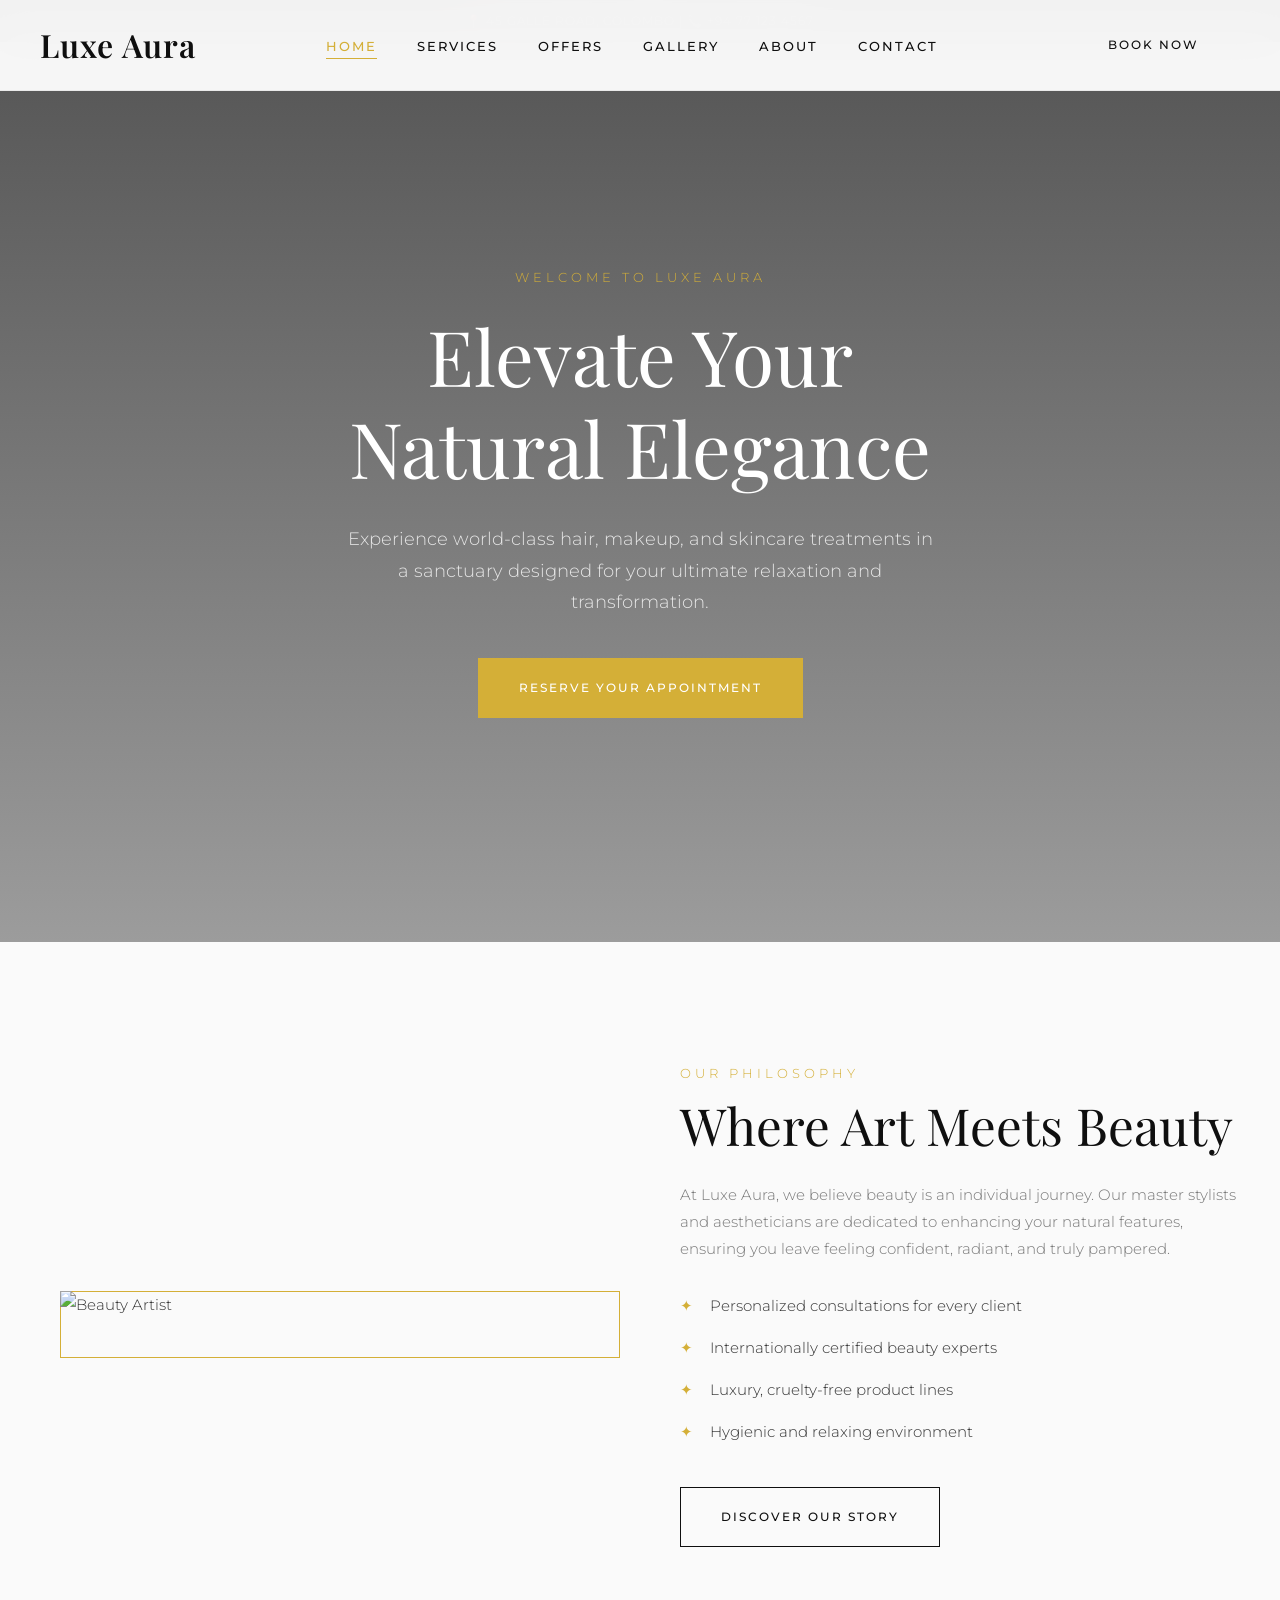
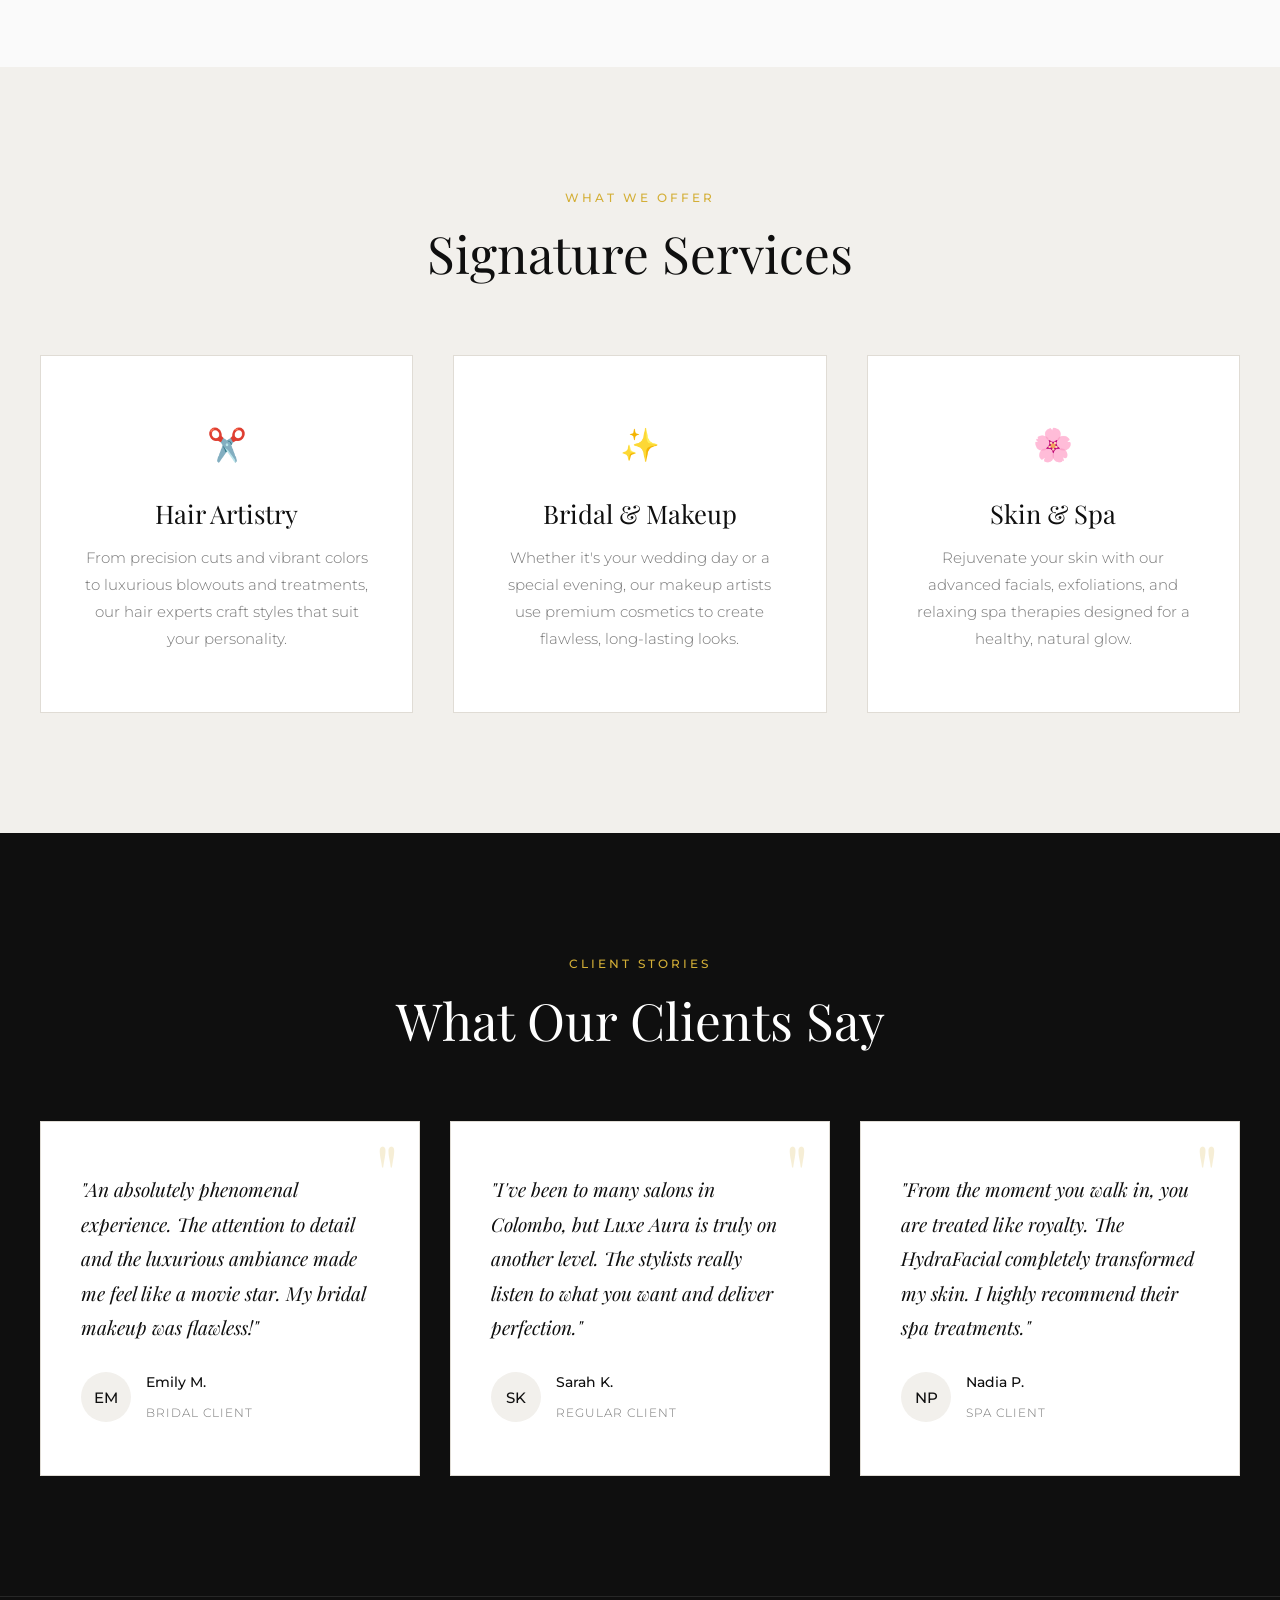
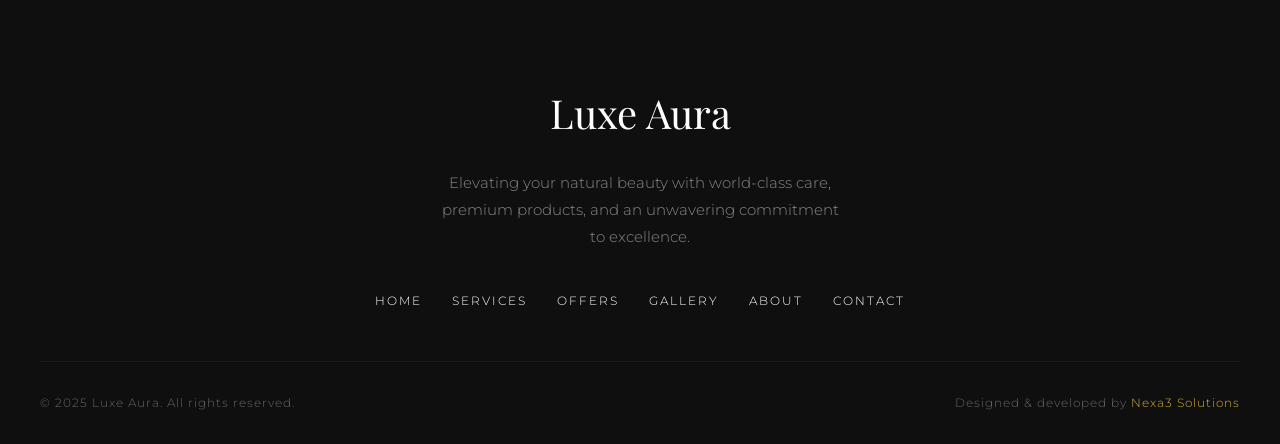
==== commit ec2523ff: "International level luxury redesign with testimonials" ====
--- a/index.html
+++ b/index.html
@@ -3,8 +3,6 @@
 <head>
   <meta charset="UTF-8" /><meta name="viewport" content="width=device-width, initial-scale=1.0" />
   <title>Luxe Aura | Premium Beauty & Wellness</title>
-  <link rel="preconnect" href="https://fonts.googleapis.com">
-  <link href="https://fonts.googleapis.com/css2?family=Cormorant+Garamond:ital,wght@0,400;0,600;0,700;1,400&family=Jost:wght@300;400;500;600&display=swap" rel="stylesheet">
   <link rel="stylesheet" href="assets/style.css" />
 </head>
 <body>
@@ -22,43 +20,31 @@
       <li><a href="about.html">About</a></li>
       <li><a href="contact.html">Contact</a></li>
     </ul>
-    <a href="contact.html" class="btn btn-primary btn-nav">Book Now</a>
+    <a href="contact.html" class="btn btn-nav">Book Now</a>
     <button class="menu-toggle">☰</button>
   </div>
 </header>
 
+<!-- Full Screen Hero -->
 <section class="hero">
-  <div class="container hero-grid">
-    <div class="reveal">
-      <span class="hero-subtitle">Welcome to Luxe Aura</span>
-      <h1>Redefining <br><span>Beauty</span> & Elegance</h1>
-      <p class="lead">Experience world-class hair, makeup, and skincare treatments in a sanctuary designed for your ultimate relaxation.</p>
-      <div class="hero-actions">
-        <a href="contact.html" class="btn btn-accent">Book Appointment</a>
-        <a href="services.html" class="btn btn-outline">Explore Services</a>
-      </div>
-    </div>
-    <div class="hero-img reveal">
-      <img src="https://images.unsplash.com/photo-1560066984-138dadb4c035?q=80&w=800&auto=format&fit=crop" alt="Luxury Salon">
-    </div>
+  <div class="hero-content reveal">
+    <span class="hero-subtitle">Welcome to Luxe Aura</span>
+    <h1>Elevate Your <br>Natural Elegance</h1>
+    <p>Experience world-class hair, makeup, and skincare treatments in a sanctuary designed for your ultimate relaxation and transformation.</p>
+    <a href="contact.html" class="btn btn-accent">Reserve Your Appointment</a>
   </div>
 </section>
 
-<div class="container">
-  <div class="trust-bar reveal">
-    <div class="trust-item"><h4>10+</h4><p>Years of Excellence</p></div>
-    <div class="trust-item"><h4>5000+</h4><p>Happy Clients</p></div>
-    <div class="trust-item"><h4>15+</h4><p>Expert Stylists</p></div>
-    <div class="trust-item"><h4>100%</h4><p>Premium Products</p></div>
-  </div>
-</div>
-
+<!-- About Split -->
 <section class="section">
   <div class="container about-split">
+    <div class="about-img reveal">
+      <img src="https://images.unsplash.com/photo-1522337660859-02fbefca4702?q=80&w=800&auto=format&fit=crop" alt="Beauty Artist">
+    </div>
     <div class="about-text reveal">
-      <span class="hero-subtitle">Our Philosophy</span>
+      <span class="hero-subtitle" style="color:var(--accent); margin-bottom:10px;">Our Philosophy</span>
       <h2>Where Art Meets Beauty</h2>
-      <p>At Luxe Aura, we believe beauty is an individual journey. Our master stylists and aestheticians are dedicated to enhancing your natural features, ensuring you leave feeling confident, radiant, and truly pampered.</p>
+      <p style="margin-bottom:20px;">At Luxe Aura, we believe beauty is an individual journey. Our master stylists and aestheticians are dedicated to enhancing your natural features, ensuring you leave feeling confident, radiant, and truly pampered.</p>
       <ul class="about-list">
         <li>Personalized consultations for every client</li>
         <li>Internationally certified beauty experts</li>
@@ -66,14 +52,12 @@
         <li>Hygienic and relaxing environment</li>
       </ul>
       <br>
-      <a href="about.html" class="btn btn-primary">Discover Our Story</a>
-    </div>
-    <div class="hero-img reveal" style="border-radius:12px;">
-      <img src="https://images.unsplash.com/photo-1522337660859-02fbefca4702?q=80&w=800&auto=format&fit=crop" alt="Beauty Artist">
+      <a href="about.html" class="btn btn-outline">Discover Our Story</a>
     </div>
   </div>
 </section>
 
+<!-- Services -->
 <section class="section section-alt">
   <div class="container">
     <div class="section-head reveal">
@@ -100,6 +84,42 @@
   </div>
 </section>
 
+<!-- Testimonials (Customer Feedback) -->
+<section class="section" style="background:var(--primary);">
+  <div class="container">
+    <div class="section-head reveal">
+      <span>Client Stories</span>
+      <h2 style="color:#fff;">What Our Clients Say</h2>
+    </div>
+    <div class="testi-grid">
+      <div class="testi-card reveal">
+        <div class="quote-mark">"</div>
+        <p class="testi-text">"An absolutely phenomenal experience. The attention to detail and the luxurious ambiance made me feel like a movie star. My bridal makeup was flawless!"</p>
+        <div class="testi-author">
+          <div class="testi-avatar">EM</div>
+          <div><h5>Emily M.</h5><span>Bridal Client</span></div>
+        </div>
+      </div>
+      <div class="testi-card reveal">
+        <div class="quote-mark">"</div>
+        <p class="testi-text">"I've been to many salons in Colombo, but Luxe Aura is truly on another level. The stylists really listen to what you want and deliver perfection."</p>
+        <div class="testi-author">
+          <div class="testi-avatar">SK</div>
+          <div><h5>Sarah K.</h5><span>Regular Client</span></div>
+        </div>
+      </div>
+      <div class="testi-card reveal">
+        <div class="quote-mark">"</div>
+        <p class="testi-text">"From the moment you walk in, you are treated like royalty. The HydraFacial completely transformed my skin. I highly recommend their spa treatments."</p>
+        <div class="testi-author">
+          <div class="testi-avatar">NP</div>
+          <div><h5>Nadia P.</h5><span>Spa Client</span></div>
+        </div>
+      </div>
+    </div>
+  </div>
+</section>
+
 <footer class="footer">
   <div class="container">
     <a href="index.html" class="footer-logo">Luxe Aura</a>
--- a/assets/style.css
+++ b/assets/style.css
@@ -1,174 +1,177 @@
 /* ========== RESET & TOKENS ========== */
+@import url('https://fonts.googleapis.com/css2?family=Montserrat:wght@300;400;500&family=Playfair+Display:ital,wght@0,400;0,600;1,400&display=swap');
+
 *, *::before, *::after { box-sizing: border-box; margin: 0; padding: 0; }
 
 :root{
-  --primary:#111111;       
-  --primary-light:#2A2A2A; 
-  --accent:#C5A880;        
-  --accent-hover:#B39670;  
-  --bg:#FFFFFF; 
-  --bg-alt:#F7F4F0;        
-  --text:#222222; 
-  --text-muted:#666666;
-  --border:#E8E2D9;
-  --shadow-sm:0 4px 12px rgba(0,0,0,.03);
-  --shadow-md:0 12px 30px -10px rgba(0,0,0,.08);
-  --shadow-lg:0 30px 60px -15px rgba(0,0,0,.12);
-  --max:1300px;
-  --font-d:'Cormorant Garamond', serif;
-  --font-b:'Jost', sans-serif;
+  --primary:#0F0F0F;       /* Midnight Black */
+  --primary-light:#1A1A1A; 
+  --accent:#D4AF37;        /* Champagne Gold */
+  --accent-hover:#B5952F;  
+  --bg:#FAFAFA;            /* Off White */
+  --bg-alt:#F2F0EC;        /* Soft Cream */
+  --text:#333333; 
+  --text-muted:#777777;
+  --border:#E0DCD5;
+  --shadow-lg:0 30px 60px -15px rgba(0,0,0,.1);
+  --max:1400px;
+  --font-d:'Playfair Display', serif;
+  --font-b:'Montserrat', sans-serif;
 }
 
 html{scroll-behavior:smooth;}
-body{font-family:var(--font-b); color:var(--text); background:var(--bg); line-height:1.7; font-size:16px; overflow-x:hidden;}
+body{font-family:var(--font-b); color:var(--text); background:var(--bg); line-height:1.8; font-size:15px; overflow-x:hidden; font-weight:300;}
 img{max-width:100%; display:block;}
 a{color:inherit; text-decoration:none;}
 button{font-family:inherit; cursor:pointer; border:none; background:none;}
 
-h1,h2,h3,h4{font-family:var(--font-d); line-height:1.1; font-weight:600; color:var(--primary);}
-h1{font-size:clamp(3rem,6vw,5.5rem); letter-spacing:-0.02em;}
-h2{font-size:clamp(2.5rem,4vw,3.8rem);}
-h3{font-size:clamp(1.4rem,2vw,1.8rem);}
+h1,h2,h3,h4{font-family:var(--font-d); line-height:1.2; font-weight:400; color:var(--primary);}
+h1{font-size:clamp(3rem,6vw,5rem);}
+h2{font-size:clamp(2.5rem,4vw,3.5rem);}
+h3{font-size:clamp(1.2rem,2vw,1.8rem);}
 p{color:var(--text-muted); font-weight:300;}
 
-.container{width:100%; max-width:var(--max); margin:0 auto; padding:0 24px;}
+.container{width:100%; max-width:var(--max); margin:0 auto; padding:0 40px;}
+@media (max-width:768px){.container{padding:0 20px;}}
 .section{padding:120px 0;}
 .section-alt{background:var(--bg-alt);}
 
 /* ========== TOP BAR ========== */
-.topbar{background:var(--primary); color:#fff; font-size:.8rem; padding:10px 0; text-align:center; font-weight:300;}
-.topbar a{color:var(--accent); margin:0 10px;}
+.topbar{background:var(--primary); color:#ccc; font-size:.75rem; padding:10px 0; text-align:center; letter-spacing:1px; text-transform:uppercase;}
 
 /* ========== HEADER ========== */
-.header{position:fixed; top:0; left:0; right:0; z-index:100; background:rgba(255,255,255,.98); backdrop-filter:blur(10px); border-bottom:1px solid var(--border); transition:all .3s ease;}
-.nav{display:flex; align-items:center; justify-content:space-between; height:85px;}
-.logo{font-family:var(--font-d); font-weight:700; font-size:2rem; color:var(--primary); letter-spacing:1px;}
+.header{position:fixed; top:0; left:0; right:0; z-index:100; background:rgba(255,255,255,.95); backdrop-filter:blur(20px); border-bottom:1px solid rgba(0,0,0,.05); transition:all .4s ease;}
+.nav{display:flex; align-items:center; justify-content:space-between; height:90px;}
+.logo{font-family:var(--font-d); font-weight:600; font-size:2rem; color:var(--primary); letter-spacing:1px;}
 .nav-links{display:flex; align-items:center; gap:40px; list-style:none;}
-.nav-links a{font-size:.85rem; font-weight:400; text-transform:uppercase; letter-spacing:1.5px; color:var(--primary); transition:color .3s;}
+.nav-links a{font-size:.8rem; font-weight:500; text-transform:uppercase; letter-spacing:2px; color:var(--primary); transition:color .3s; position:relative;}
+.nav-links a::after{content:''; position:absolute; bottom:-5px; left:0; width:0; height:1px; background:var(--accent); transition:width .3s;}
+.nav-links a:hover::after, .nav-links a.active::after{width:100%;}
 .nav-links a:hover, .nav-links a.active{color:var(--accent);}
-.btn-nav{background:var(--primary); color:#fff; padding:12px 28px; font-size:.8rem; letter-spacing:1px; text-transform:uppercase;}
-.btn-nav:hover{background:var(--accent);}
-.menu-toggle{display:none; font-size:1.5rem;}
+.btn-nav{border:1px solid var(--primary); color:var(--primary); padding:12px 28px; font-size:.75rem; letter-spacing:2px; text-transform:uppercase; transition:all .4s;}
+.btn-nav:hover{background:var(--primary); color:#fff;}
+.menu-toggle{display:none; font-size:1.5rem; color:var(--primary);}
 
 @media (max-width:1024px){
-  .nav-links{position:fixed; top:85px; left:0; right:0; flex-direction:column; align-items:center; gap:20px; background:#fff; padding:40px 20px; border-bottom:1px solid var(--border); transform:translateY(-150%); transition:transform .4s ease; box-shadow:var(--shadow-md);}
+  .nav-links{position:fixed; top:90px; left:0; right:0; flex-direction:column; background:#fff; padding:40px 20px; border-bottom:1px solid var(--border); transform:translateY(-150%); transition:transform .4s ease; box-shadow:0 10px 20px rgba(0,0,0,.05);}
   .nav-links.open{transform:translateY(0);}
   .menu-toggle{display:block;}
 }
 
 /* ========== BUTTONS ========== */
-.btn{display:inline-flex; align-items:center; justify-content:center; gap:10px; padding:16px 36px; font-weight:500; font-size:.85rem; letter-spacing:1.5px; text-transform:uppercase; transition:all .4s ease; white-space:nowrap; border:1px solid transparent;}
+.btn{display:inline-flex; align-items:center; justify-content:center; gap:10px; padding:18px 40px; font-weight:500; font-size:.75rem; letter-spacing:2px; text-transform:uppercase; transition:all .4s ease; white-space:nowrap; border:1px solid transparent;}
+.btn-accent{background:var(--accent); color:#fff;}
+.btn-accent:hover{background:var(--primary);}
 .btn-primary{background:var(--primary); color:#fff;}
 .btn-primary:hover{background:var(--accent);}
-.btn-accent{background:var(--accent); color:#fff;}
-.btn-accent:hover{background:var(--primary);}
 .btn-outline{border-color:var(--primary); color:var(--primary);}
 .btn-outline:hover{background:var(--primary); color:#fff;}
 .btn-block{width:100%;}
 
-/* ========== HERO ========== */
-.hero{padding:180px 0 100px; position:relative;}
-.hero-grid{display:grid; grid-template-columns:1fr 1fr; gap:80px; align-items:center;}
-.hero-subtitle{display:block; font-size:.85rem; letter-spacing:3px; text-transform:uppercase; color:var(--accent); margin-bottom:20px; font-weight:500;}
-.hero h1{margin-bottom:30px;}
-.hero h1 span{font-style:italic; font-weight:400; color:var(--accent);}
-.hero p.lead{font-size:1.1rem; margin-bottom:40px; max-width:500px;}
-.hero-actions{display:flex; gap:20px; flex-wrap:wrap;}
-.hero-img{border-radius:200px 200px 0 0; overflow:hidden; box-shadow:var(--shadow-lg); position:relative;}
-.hero-img img{width:100%; height:100%; object-fit:cover; aspect-ratio: 4/5;}
-@media (max-width:900px){.hero-grid{grid-template-columns:1fr; gap:50px; text-align:center;} .hero p.lead{margin:0 auto 40px;} .hero-actions{justify-content:center;}}
+/* ========== HERO (Full Screen) ========== */
+.hero{height:100vh; min-height:700px; position:relative; display:flex; align-items:center; justify-content:center; text-align:center; background:url('https://images.unsplash.com/photo-1600948836101-f9ffda59d250?q=80&w=1920&auto=format&fit=crop') center/cover no-repeat; background-attachment: fixed;}
+.hero::before{content:''; position:absolute; inset:0; background:linear-gradient(to bottom, rgba(15,15,15,.7), rgba(15,15,15,.4));}
+.hero-content{position:relative; z-index:2; max-width:900px; padding:0 20px; color:#fff;}
+.hero-subtitle{display:block; font-size:.8rem; letter-spacing:4px; text-transform:uppercase; color:var(--accent); margin-bottom:20px;}
+.hero h1{color:#fff; margin-bottom:30px; font-size:clamp(3rem,6vw,5.5rem);}
+.hero p{color:rgba(255,255,255,.8); font-size:1.1rem; max-width:600px; margin:0 auto 40px;}
 
 /* ========== PAGE HERO (Inner Pages) ========== */
-.page-hero{padding:180px 0 80px; background:var(--bg-alt); text-align:center; border-bottom:1px solid var(--border);}
-.page-hero h1{margin-bottom:15px;}
-.page-hero p{max-width:600px; margin:0 auto;}
-
-/* ========== TRUST BAR ========== */
-.trust-bar{display:grid; grid-template-columns:repeat(4,1fr); gap:20px; padding:30px; background:var(--primary); color:#fff; text-align:center; border-radius:12px; margin-top:-40px; position:relative; z-index:10;}
-.trust-item h4{color:var(--accent); font-family:var(--font-b); font-size:1.2rem; margin-bottom:5px;}
-.trust-item p{color:#aaa; font-size:.85rem;}
-@media (max-width:768px){.trust-bar{grid-template-columns:1fr 1fr;}}
+.page-hero{padding:200px 0 100px; background:var(--primary); text-align:center; color:#fff;}
+.page-hero h1{color:#fff; margin-bottom:15px;}
+.page-hero p{color:rgba(255,255,255,.6); max-width:600px; margin:0 auto;}
 
 /* ========== SECTION TITLES ========== */
 .section-head{text-align:center; max-width:700px; margin:0 auto 70px;}
-.section-head span{display:block; font-size:.8rem; letter-spacing:2px; text-transform:uppercase; color:var(--accent); margin-bottom:15px;}
+.section-head span{display:block; font-size:.75rem; letter-spacing:3px; text-transform:uppercase; color:var(--accent); margin-bottom:15px; font-weight:500;}
 .section-head h2{margin-bottom:20px;}
 
 /* ========== ABOUT SPLIT ========== */
 .about-split{display:grid; grid-template-columns:1fr 1fr; gap:80px; align-items:center;}
 .about-text h2{margin-bottom:25px;}
 .about-list{list-style:none; margin-top:30px;}
-.about-list li{position:relative; padding-left:30px; margin-bottom:15px; font-weight:400;}
+.about-list li{position:relative; padding-left:30px; margin-bottom:15px; color:var(--text);}
 .about-list li::before{content:'✦'; position:absolute; left:0; color:var(--accent);}
-@media (max-width:900px){.about-split{grid-template-columns:1fr;}}
+.about-img{position:relative; padding:20px;}
+.about-img::before{content:''; position:absolute; inset:0; border:1px solid var(--accent); transform:translate(20px, 20px); z-index:0;}
+.about-img img{position:relative; z-index:1; box-shadow:var(--shadow-lg);}
+@media (max-width:900px){.about-split{grid-template-columns:1fr; gap:50px;}}
 
-/* ========== SERVICES & OFFERS CARDS ========== */
-.grid-3{display:grid; grid-template-columns:repeat(3,1fr); gap:30px;}
-.grid-2{display:grid; grid-template-columns:repeat(2,1fr); gap:30px;}
-@media (max-width:900px){.grid-3, .grid-2{grid-template-columns:1fr;}}
+/* ========== SERVICES CARDS ========== */
+.grid-3{display:grid; grid-template-columns:repeat(3,1fr); gap:40px;}
+@media (max-width:900px){.grid-3{grid-template-columns:1fr;}}
+.service-card{background:#fff; padding:60px 40px; border:1px solid var(--border); transition:all .4s ease; text-align:center;}
+.service-card:hover{box-shadow:var(--shadow-lg); border-color:var(--accent); transform:translateY(-10px);}
+.service-icon{font-size:2rem; margin-bottom:25px; color:var(--accent);}
+.service-card h3{margin-bottom:15px;}
 
-.service-card{background:#fff; padding:50px 40px; border:1px solid var(--border); transition:all .4s ease;}
-.service-card:hover{background:var(--primary); border-color:var(--primary); transform:translateY(-10px);}
-.service-card:hover h3, .service-card:hover p, .service-card:hover .service-icon{color:#fff;}
-.service-icon{font-size:2.5rem; margin-bottom:25px; color:var(--accent); transition:all .4s;}
-.service-card h3{margin-bottom:15px; transition:all .4s;}
+/* ========== TESTIMONIALS ========== */
+.testi-grid{display:grid; grid-template-columns:repeat(3,1fr); gap:30px;}
+@media (max-width:900px){.testi-grid{grid-template-columns:1fr;}}
+.testi-card{background:#fff; padding:50px 40px; border:1px solid var(--border); position:relative;}
+.quote-mark{font-family:var(--font-d); font-size:5rem; color:var(--accent); opacity:.2; position:absolute; top:10px; right:20px; line-height:1;}
+.testi-text{font-family:var(--font-d); font-size:1.2rem; font-style:italic; color:var(--primary); margin-bottom:25px; position:relative; z-index:1;}
+.testi-author{display:flex; align-items:center; gap:15px;}
+.testi-avatar{width:50px; height:50px; border-radius:50%; background:var(--bg-alt); display:grid; place-items:center; font-weight:500; color:var(--primary);}
+.testi-author h5{font-family:var(--font-b); font-size:.9rem; font-weight:500; color:var(--primary); margin-bottom:2px;}
+.testi-author span{font-size:.75rem; color:var(--text-muted); text-transform:uppercase; letter-spacing:1px;}
 
-/* Offers */
+/* ========== OFFERS ========== */
 .offer-card{background:#fff; border:1px solid var(--border); overflow:hidden; transition:all .4s ease;}
-.offer-card:hover{transform:translateY(-8px); box-shadow:var(--shadow-md); border-color:var(--accent);}
+.offer-card:hover{transform:translateY(-10px); box-shadow:var(--shadow-lg);}
 .offer-img{height:250px; overflow:hidden;}
-.offer-img img{width:100%; height:100%; object-fit:cover; transition:transform .5s ease;}
+.offer-img img{width:100%; height:100%; object-fit:cover; transition:transform .6s ease;}
 .offer-card:hover .offer-img img{transform:scale(1.05);}
-.offer-content{padding:35px;}
-.offer-price{font-size:1.5rem; font-weight:600; color:var(--accent); margin:15px 0; font-family:var(--font-d);}
-.offer-price span{font-size:1rem; color:var(--text-muted); text-decoration:line-through; margin-left:10px; font-family:var(--font-b); font-weight:400;}
-.offer-features{list-style:none; margin:20px 0; border-top:1px solid var(--border); padding-top:20px;}
-.offer-features li{font-size:.95rem; margin-bottom:12px; display:flex; gap:10px;}
+.offer-content{padding:40px;}
+.offer-price{font-size:1.8rem; font-weight:400; color:var(--accent); margin:15px 0; font-family:var(--font-d);}
+.offer-price span{font-size:1rem; color:var(--text-muted); text-decoration:line-through; margin-left:10px; font-family:var(--font-b);}
+.offer-features{list-style:none; margin:25px 0; border-top:1px solid var(--border); padding-top:25px;}
+.offer-features li{font-size:.9rem; margin-bottom:15px; display:flex; gap:10px;}
 .offer-features li::before{content:'✓'; color:var(--accent); font-weight:bold;}
 
 /* ========== PRICE LIST ========== */
-.price-list{max-width:800px; margin:0 auto; background:#fff; padding:50px; border-radius:12px; box-shadow:var(--shadow-md);}
-.price-item{display:flex; justify-content:space-between; align-items:center; padding:20px 0; border-bottom:1px dashed var(--border);}
-.price-item:last-child{border-bottom:none;}
-.price-name h4{font-family:var(--font-b); font-size:1.1rem; font-weight:500; margin-bottom:4px;}
+.price-list{max-width:800px; margin:0 auto;}
+.price-item{display:flex; justify-content:space-between; align-items:baseline; padding:25px 0; border-bottom:1px solid var(--border);}
+.price-name h4{font-family:var(--font-b); font-size:1.1rem; font-weight:500; margin-bottom:5px; color:var(--primary);}
 .price-name p{font-size:.85rem;}
-.price-val{font-family:var(--font-d); font-size:1.4rem; font-weight:600; color:var(--accent);}
+.price-val{font-family:var(--font-d); font-size:1.6rem; color:var(--accent); white-space:nowrap; margin-left:20px;}
 
 /* ========== GALLERY ========== */
 .gallery-grid{display:grid; grid-template-columns:repeat(3,1fr); gap:20px;}
-.gallery-item{overflow:hidden; position:relative; aspect-ratio:1/1;}
-.gallery-item img{width:100%; height:100%; object-fit:cover; transition:transform .5s ease;}
-.gallery-item:hover img{transform:scale(1.08);}
+.gallery-item{overflow:hidden; aspect-ratio:3/4;}
+.gallery-item img{width:100%; height:100%; object-fit:cover; transition:transform .6s ease;}
+.gallery-item:hover img{transform:scale(1.1);}
 @media (max-width:768px){.gallery-grid{grid-template-columns:repeat(2,1fr);}}
 
 /* ========== BOOKING FORM ========== */
-.booking-wrap{display:grid; grid-template-columns:1fr 1fr; gap:60px; background:#fff; box-shadow:var(--shadow-lg); border-radius:20px; overflow:hidden;}
+.booking-wrap{display:grid; grid-template-columns:1fr 1.2fr; gap:0; background:#fff; box-shadow:var(--shadow-lg);}
 @media (max-width:900px){.booking-wrap{grid-template-columns:1fr;}}
-.booking-info{background:var(--primary); padding:60px; color:#fff;}
+.booking-info{background:var(--primary); padding:70px; color:#fff;}
 .booking-info h2{color:#fff; margin-bottom:20px;}
-.booking-info p{color:#aaa; margin-bottom:40px;}
+.booking-info p{color:rgba(255,255,255,.6); margin-bottom:40px;}
 .contact-item{display:flex; gap:20px; margin-bottom:30px;}
 .contact-item i{color:var(--accent); font-size:1.2rem;}
-.contact-item h5{font-family:var(--font-b); font-size:1rem; margin-bottom:5px;}
-.contact-item p{margin-bottom:0; color:#fff;}
-.booking-form{padding:60px;}
+.contact-item h5{font-family:var(--font-b); font-size:.9rem; margin-bottom:5px; text-transform:uppercase; letter-spacing:1px; color:#fff;}
+.contact-item p{margin-bottom:0; color:#fff; font-size:.95rem;}
+.booking-form{padding:70px;}
+@media (max-width:600px){.booking-form{padding:30px;}}
 .form-row{display:grid; grid-template-columns:1fr 1fr; gap:20px;}
-@media (max-width:600px){.form-row{grid-template-columns:1fr;} .booking-form{padding:30px;}}
-.form-group{margin-bottom:25px;}
-.form-group label{display:block; font-size:.85rem; font-weight:500; margin-bottom:8px; color:var(--primary); text-transform:uppercase; letter-spacing:1px;}
-.form-group input, .form-group select, .form-group textarea{width:100%; padding:15px; border:1px solid var(--border); background:var(--bg-alt); font-family:var(--font-b); font-size:1rem; outline:none; transition:all .3s;}
-.form-group input:focus, .form-group select:focus, .form-group textarea:focus{border-color:var(--accent); background:#fff;}
+@media (max-width:600px){.form-row{grid-template-columns:1fr;}}
+.form-group{margin-bottom:30px;}
+.form-group label{display:block; font-size:.75rem; font-weight:500; margin-bottom:10px; color:var(--primary); text-transform:uppercase; letter-spacing:1.5px;}
+.form-group input, .form-group select, .form-group textarea{width:100%; padding:15px 0; border:none; border-bottom:1px solid var(--border); font-family:var(--font-b); font-size:1rem; outline:none; transition:all .3s; background:transparent;}
+.form-group input:focus, .form-group select:focus, .form-group textarea:focus{border-color:var(--accent);}
 
 /* ========== FOOTER ========== */
-.footer{background:var(--primary); color:#fff; padding:80px 0 30px; text-align:center;}
+.footer{background:var(--primary); color:#fff; padding:80px 0 30px; text-align:center; border-top:1px solid rgba(255,255,255,.1);}
 .footer-logo{font-family:var(--font-d); font-size:2.5rem; color:#fff; margin-bottom:20px; display:block;}
-.footer p{color:#888; max-width:500px; margin:0 auto 30px;}
+.footer p{color:#888; max-width:400px; margin:0 auto 40px;}
 .footer-links{display:flex; justify-content:center; gap:30px; margin-bottom:50px; flex-wrap:wrap;}
-.footer-links a{font-size:.85rem; letter-spacing:1px; text-transform:uppercase; color:#fff; transition:color .3s;}
+.footer-links a{font-size:.75rem; letter-spacing:2px; text-transform:uppercase; color:#fff; transition:color .3s;}
 .footer-links a:hover{color:var(--accent);}
-.footer-bottom{border-top:1px solid rgba(255,255,255,.1); padding-top:30px; font-size:.85rem; color:#666; display:flex; justify-content:space-between; flex-wrap:wrap; gap:10px;}
+.footer-bottom{border-top:1px solid rgba(255,255,255,.05); padding-top:30px; font-size:.75rem; color:#666; display:flex; justify-content:space-between; flex-wrap:wrap; gap:10px; letter-spacing:1px;}
 .footer-bottom a{color:var(--accent);}
 
 /* Animations */
-.reveal{opacity:0; transform:translateY(40px); transition:all .8s ease;}
+.reveal{opacity:0; transform:translateY(40px); transition:all 1s ease;}
 .reveal.in{opacity:1; transform:translateY(0);}
